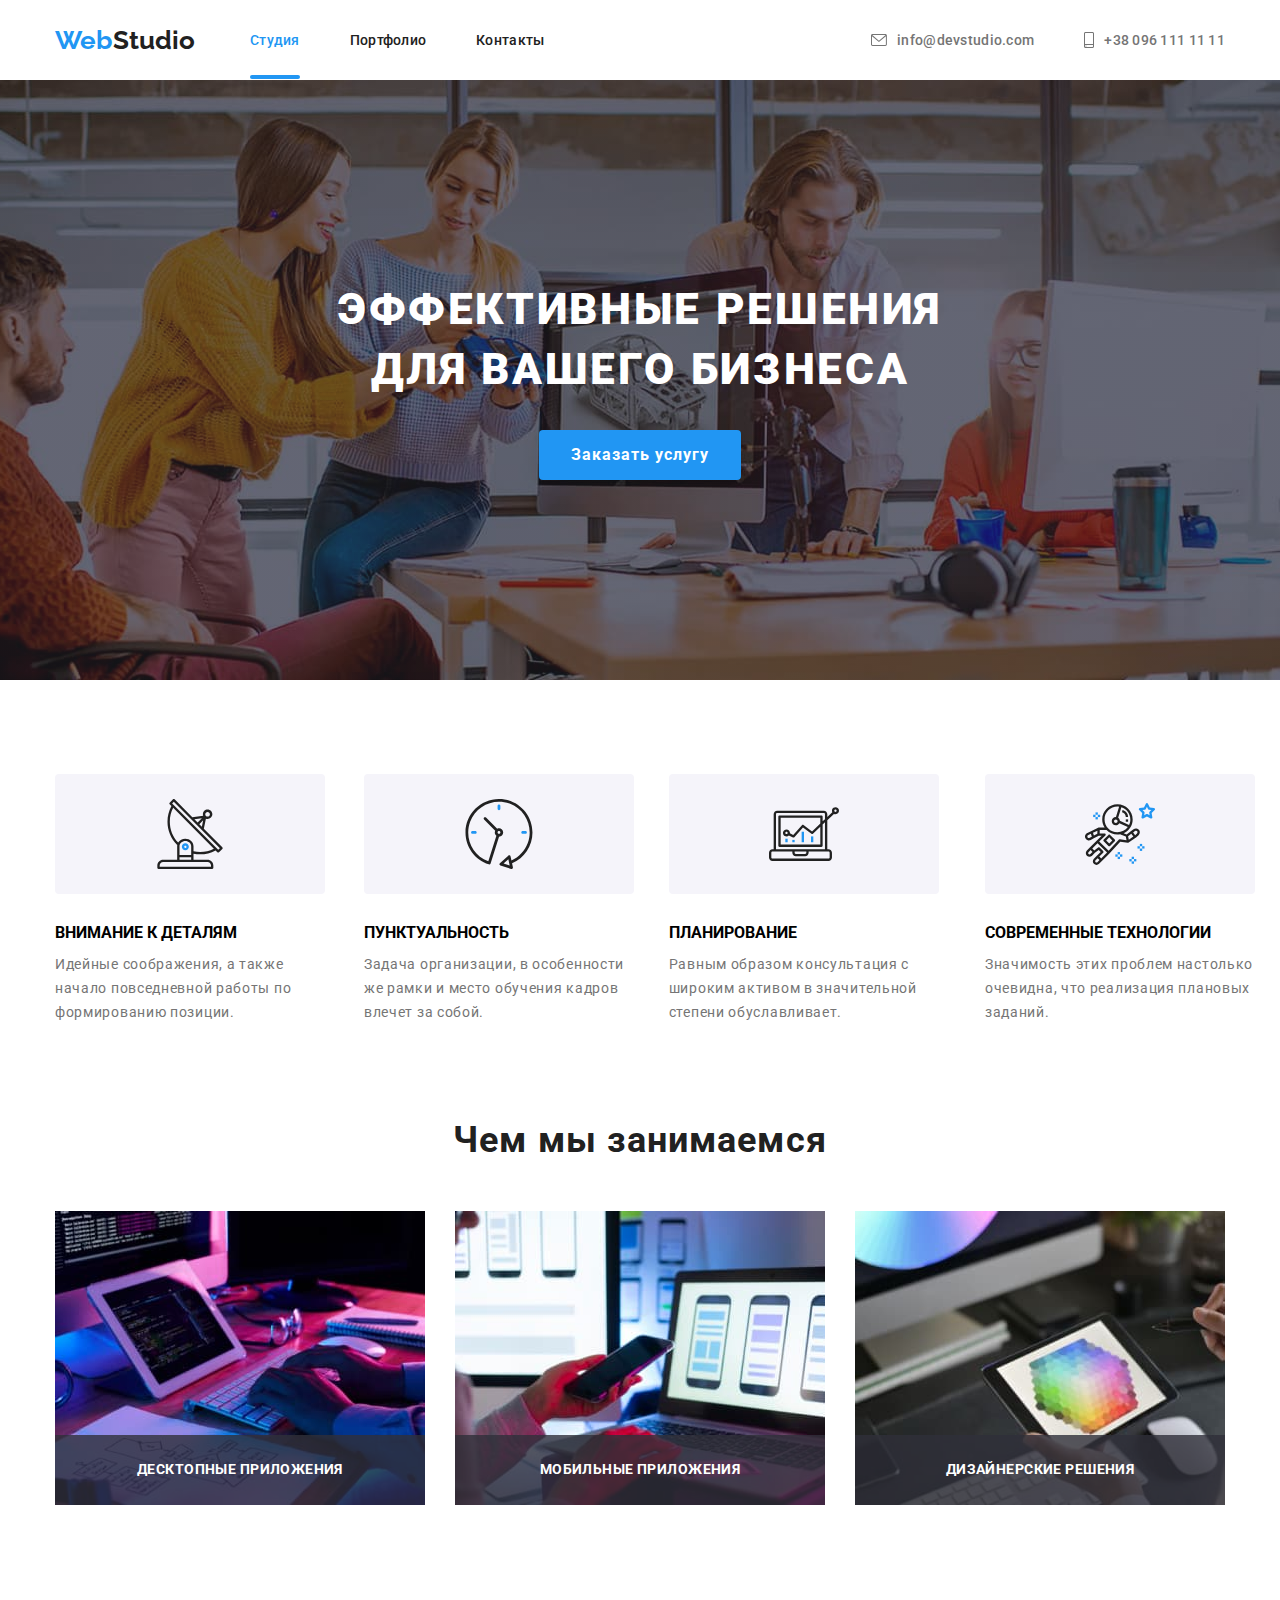
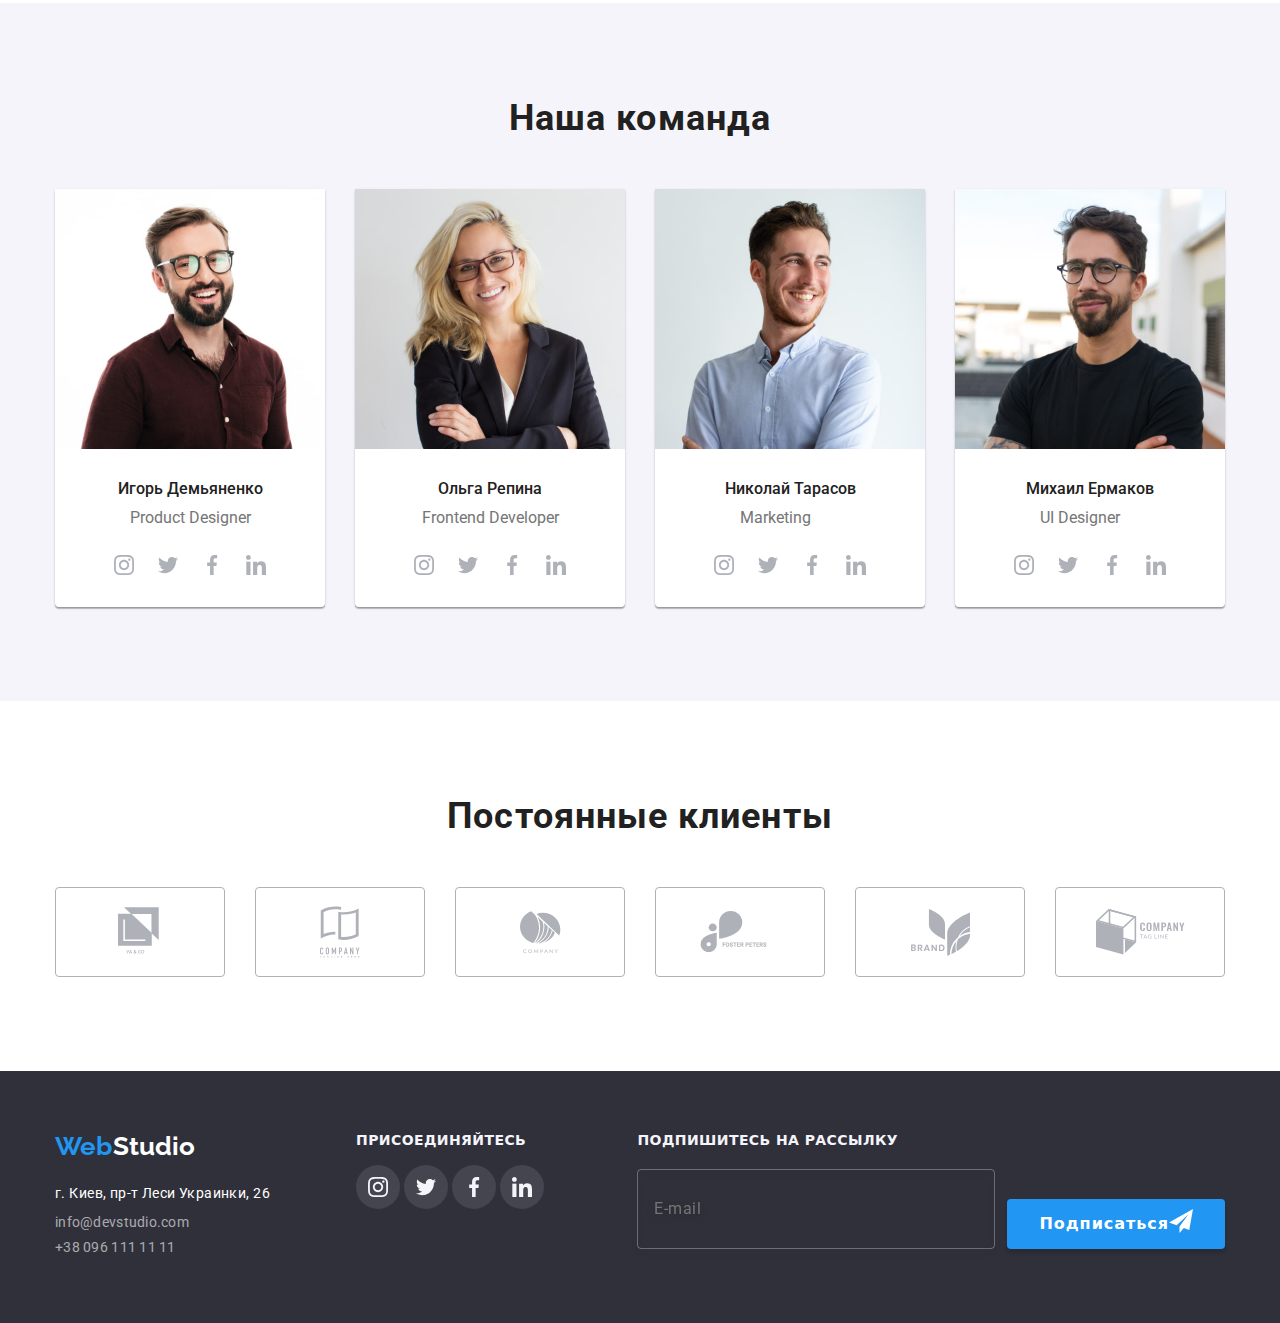
==== index.html @ fc581517 "add saas" ====
﻿<!DOCTYPE html>
<html lang="en">
  <head>
    <link
      rel="stylesheet"
      href="https://cdnjs.cloudflare.com/ajax/libs/modern-normalize/1.0.0/modern-normalize.min.css"
    />
    <link rel="preconnect" href="https://fonts.gstatic.com" />
    <link
      href="https://fonts.googleapis.com/css2?family=Raleway:wght@700&family=Roboto:wght@400;500;700;900&display=swap"
      rel="stylesheet"
    />
    <link rel="stylesheet" href="./css/main.min.css" />
    <meta charset="UTF-8" />
    <meta
      name="viewport"
      content="width=device-width, initial-scale=1.0"
      lang="ru"
    />
    <title>WebStudio</title>
  </head>
  <body>
    <header>
      <div class="navigation-bar container">
        <nav class="navigation-bar__pages">
          <a class="logo" href="./index.html">
            <span class="logo__left-part">Web</span>
            <span class="logo__right-part">Studio</span>
          </a>
          <ul class="navigation-list">
            <li>
              <a class="navigation-list__item current-page" href="./index.html"
                >Студия</a
              >
            </li>
            <li>
              <a
                class="navigation-list__item link-without-underline"
                href="./portfolio.html"
                >Портфолио</a
              >
            </li>
            <li>
              <a class="navigation-list__item link-without-underline" href=""
                >Контакты</a
              >
            </li>
          </ul>
        </nav>
        <ul class="navigation-bar__contacts">
          <li class="navigation-bar__contacts__item">
            <address class="contacts__item__address" tabindex="0">
              <svg width="16" height="12" class="contacts__item__image">
                <use href="./image/sprite.svg#icon-envelope"></use>
              </svg>
              <a
                class="contacts__item__link"
                href="mailto:info@devstudio.com"
                tabindex="-1"
                >info@devstudio.com</a
              >
            </address>
          </li>
          <li class="navigation-bar__contacts__item">
            <address class="contacts__item__address" tabindex="0">
              <svg width="10" height="16" class="contacts__item__image">
                <use href="./image/sprite.svg#icon-smartphone"></use>
              </svg>
              <a
                class="contacts__item__link"
                href="tel:+380961111111"
                tabindex="-1"
                >+38 096 111 11 11</a
              >
            </address>
          </li>
        </ul>
      </div>
    </header>
    <main>
      <div class="backdrop is-hidden" data-modal>
        <div class="modal">
          <button type="button" class="close-btn" data-modal-close>
            <svg width="18" height="18" class="close-btn__icon">
              <use href="./image/sprite.svg#close-btn"></use>
            </svg>
          </button>
          <p class="form-header">Оставьте свои данные, мы вам перезвоним</p>
          <form class="modal__form">
            <label class="modal__form-field">
              Имя
              <span class="modal__form-input-padding">
                <input type="text" name="username" class="modal__form-input" />
                <svg width="18" height="18" class="modal__form-icon">
                  <use href="./image/sprite.svg#form-person"></use>
                </svg>
              </span>
            </label>

            <label class="modal__form-field">
              Телефон
              <span class="modal__form-input-padding">
                <input type="tel" name="userphone" class="modal__form-input" />
                <svg width="18" height="18" class="modal__form-icon">
                  <use href="./image/sprite.svg#form-phone"></use>
                </svg>
              </span>
            </label>

            <label class="modal__form-field">
              Почта
              <span class="modal__form-input-padding">
                <input type="tel" name="usermail" class="modal__form-input" />
                <svg width="18" height="18" class="modal__form-icon">
                  <use href="./image/sprite.svg#form-email"></use>
                </svg>
              </span>
            </label>
            <label class="modal__form-field">
              Комментарий
              <textarea
                name="comment"
                placeholder="Введите текст"
                class="modal__form-comment"
                name="usercomment"
              ></textarea>
            </label>
            <label class="modal__form-policytext">
              <input
                tabindex="-1"
                type="checkbox"
                name="policy"
                class="modal__form-checkbox visually-hidden"
                value="accept-policy"
              /><span class="check__box" tabindex="0"></span>Соглашаюсь с
              рассылкой и принимаю <a href="#">Условия договора</a>
            </label>
            <button type="submit" class="button modal__form-btn">
              Отправить
            </button>
          </form>
        </div>
      </div>
      <section title="hero" class="section-hero">
        <div class="hero container">
          <h1>Эффективные решения для вашего бизнеса</h1>
          <button class="button blue-button" data-modal-open type="button">
            Заказать услугу
          </button>
        </div>
      </section>
      <section class="virtues" title="our virtues">
        <div class="container">
          <h2 class="visually-hidden">Наши преимущества</h2>
          <ul class="container virtues-list">
            <li class="virtues-item">
              <div class="virtues-image">
                <svg width="70" height="70">
                  <use href="./image/sprite.svg#icon-antenna"></use>
                </svg>
              </div>
              <h3>Внимание к деталям</h3>
              <p>
                Идейные соображения, а также начало повседневной работы по
                формированию позиции.
              </p>
            </li>
            <li class="virtues-item">
              <div class="virtues-image">
                <svg width="70" height="70">
                  <use href="./image/sprite.svg#icon-clock"></use>
                </svg>
              </div>

              <h3>Пунктуальность</h3>
              <p>
                Задача организации, в особенности же рамки и место обучения
                кадров влечет за собой.
              </p>
            </li>
            <li class="virtues-item">
              <div class="virtues-image">
                <svg width="70" height="70">
                  <use href="./image/sprite.svg#icon-draght"></use>
                </svg>
              </div>

              <h3>Планирование</h3>
              <p>
                Равным образом консультация с широким активом в значительной
                степени обуславливает.
              </p>
            </li>
            <li class="virtues-item">
              <div class="virtues-image">
                <svg width="70" height="70">
                  <use href="./image/sprite.svg#icon-astronaut"></use>
                </svg>
              </div>
              <h3>Современные технологии</h3>
              <p>
                Значимость этих проблем настолько очевидна, что реализация
                плановых заданий.
              </p>
            </li>
          </ul>
        </div>
      </section>
      <section title="What we are doing" class="our-work-section">
        <div class="container">
          <h2 class="section-heading">Чем мы занимаемся</h2>
          <div class="our-work__container">
            <ul class="our-work__list">
              <li class="our-work__list__item">
                <img
                  src="./image/photo1.png"
                  alt="Программист пишет код"
                  width="370"
                  height="294"
                />
                <span class="our-work__list__item__label"
                  >Десктопные приложения</span
                >
              </li>
              <li class="our-work__list__item">
                <img
                  src="./image/photo2.png"
                  alt="Дизайнер разрабатывает стиль приложения для мобильного телефона"
                  width="370"
                  height="294"
                />
                <span class="our-work__list__item__label"
                  >Мобильные приложения</span
                >
              </li>
              <li class="our-work__list__item">
                <img
                  src="./image/photo3.png"
                  alt="Дизайнер работает с цветовой схемой на планшете"
                  width="370"
                  height="294"
                />
                <span class="our-work__list__item__label"
                  >Дизайнерские решения</span
                >
              </li>
            </ul>
          </div>
        </div>
      </section>
      <section title="Our team" class="our-team our-work-section">
        <div class="container">
          <h2 class="section-heading">Наша команда</h2>
          <ul class="team-container">
            <li class="employee-card">
              <img
                src="./image/igor.jpg"
                alt="Фотография Игоря Демьяненко"
                width="270"
                height="260"
              />
              <h3>Игорь Демьяненко</h3>
              <span>Product Designer</span>
              <ul class="social-list">
                <li class="social-list-item">
                  <a class="social-link" href="https://www.instagram.com/">
                    <svg width="20" height="20" class="social-image">
                      <use href="./image/sprite.svg#icon-instagram"></use>
                    </svg>
                  </a>
                </li>
                <li>
                  <a class="social-link" href="https://twitter.com/?lang=uk">
                    <svg width="20" height="20" class="social-image">
                      <use href="./image/sprite.svg#icon-twitter"></use>
                    </svg>
                  </a>
                </li>
                <li>
                  <a class="social-link" href="https://facebook.com/">
                    <svg width="20" height="20" class="social-image">
                      <use href="./image/sprite.svg#icon-facebook"></use>
                    </svg>
                  </a>
                </li>
                <li>
                  <a class="social-link" href="https://www.linkedin.com/">
                    <svg width="20" height="20" class="social-image">
                      <use href="./image/sprite.svg#icon-linkedin"></use>
                    </svg>
                  </a>
                </li>
              </ul>
            </li>
            <li class="employee-card">
              <img
                src="./image/olga.jpg"
                alt="Фотография Ольги Репиной"
                width="270"
                height="260"
              />
              <h3>Ольга Репина</h3>
              <span>Frontend Developer</span>
              <ul class="social-list">
                <li class="social-list-item">
                  <a class="social-link" href="https://www.instagram.com/">
                    <svg width="20" height="20" class="social-image">
                      <use href="./image/sprite.svg#icon-instagram"></use>
                    </svg>
                  </a>
                </li>
                <li>
                  <a class="social-link" href="https://twitter.com/?lang=uk">
                    <svg width="20" height="20" class="social-image">
                      <use href="./image/sprite.svg#icon-twitter"></use>
                    </svg>
                  </a>
                </li>
                <li>
                  <a class="social-link" href="https://facebook.com/">
                    <svg width="20" height="20" class="social-image">
                      <use href="./image/sprite.svg#icon-facebook"></use>
                    </svg>
                  </a>
                </li>
                <li>
                  <a class="social-link" href="https://www.linkedin.com/">
                    <svg width="20" height="20" class="social-image">
                      <use href="./image/sprite.svg#icon-linkedin"></use>
                    </svg>
                  </a>
                </li>
              </ul>
            </li>
            <li>
              <div class="employee-card">
                <img
                  src="./image/nick.jpg"
                  alt="Фотография Николая Тарасова"
                  width="270"
                  height="260"
                />
                <h3>Николай Тарасов</h3>
                <span>Marketing</span>
                <ul class="social-list">
                  <li class="social-list-item">
                    <a class="social-link" href="https://www.instagram.com/">
                      <svg width="20" height="20" class="social-image">
                        <use href="./image/sprite.svg#icon-instagram"></use>
                      </svg>
                    </a>
                  </li>
                  <li>
                    <a class="social-link" href="https://twitter.com/?lang=uk">
                      <svg width="20" height="20" class="social-image">
                        <use href="./image/sprite.svg#icon-twitter"></use>
                      </svg>
                    </a>
                  </li>
                  <li>
                    <a class="social-link" href="https://facebook.com/">
                      <svg width="20" height="20" class="social-image">
                        <use href="./image/sprite.svg#icon-facebook"></use>
                      </svg>
                    </a>
                  </li>
                  <li>
                    <a class="social-link" href="https://www.linkedin.com/">
                      <svg width="20" height="20" class="social-image">
                        <use href="./image/sprite.svg#icon-linkedin"></use>
                      </svg>
                    </a>
                  </li>
                </ul>
              </div>
            </li>
            <li>
              <div class="employee-card">
                <img
                  src="./image/michael.jpg"
                  alt="Фотография Михаила Ермакова"
                  width="270"
                  height="260"
                />
                <h3>Михаил Ермаков</h3>
                <span>UI Designer</span>
                <ul class="social-list">
                  <li class="social-list-item">
                    <a class="social-link" href="https://www.instagram.com/">
                      <svg width="20" height="20" class="social-image">
                        <use href="./image/sprite.svg#icon-instagram"></use>
                      </svg>
                    </a>
                  </li>
                  <li>
                    <a class="social-link" href="https://twitter.com/?lang=uk">
                      <svg width="20" height="20" class="social-image">
                        <use href="./image/sprite.svg#icon-twitter"></use>
                      </svg>
                    </a>
                  </li>
                  <li>
                    <a class="social-link" href="https://facebook.com/">
                      <svg width="20" height="20" class="social-image">
                        <use href="./image/sprite.svg#icon-facebook"></use>
                      </svg>
                    </a>
                  </li>
                  <li>
                    <a class="social-link" href="https://www.linkedin.com/">
                      <svg width="20" height="20" class="social-image">
                        <use href="./image/sprite.svg#icon-linkedin"></use>
                      </svg>
                    </a>
                  </li>
                </ul>
              </div>
            </li>
          </ul>
        </div>
      </section>
      <section title="Our clients" class="our-clients">
        <div class="container">
          <h2 class="section-heading">Постоянные клиенты</h2>
          <ul>
            <li>
              <a class="our-clients__link" href="https://">
                <svg width="45" height="50">
                  <use href="./image/sprite.svg#logo-1"></use>
                </svg>
              </a>
            </li>
            <li>
              <a class="our-clients__link" href="https://">
                <svg width="40" height="52">
                  <use href="./image/sprite.svg#logo-2"></use>
                </svg>
              </a>
            </li>
            <li>
              <a class="our-clients__link" href="https://">
                <svg width="41" height="42.6">
                  <use href="./image/sprite.svg#logo-3"></use>
                </svg>
              </a>
            </li>
            <li>
              <a class="our-clients__link" href="https://">
                <svg width="80" height="42">
                  <use href="./image/sprite.svg#logo-4"></use>
                </svg>
              </a>
            </li>
            <li>
              <a class="our-clients__link" href="https://">
                <svg width="59" height="47">
                  <use href="./image/sprite.svg#logo-5"></use>
                </svg>
              </a>
            </li>
            <li>
              <a class="our-clients__link" href="https://">
                <svg width="89" height="46">
                  <use href="./image/sprite.svg#logo-6"></use>
                </svg>
              </a>
            </li>
          </ul>
        </div>
      </section>
    </main>
    <footer class="footer-container">
      <div class="container footer-blocks">
        <div>
          <a class="logo" href="./index.html">
            <span class="logo__left-part">Web</span>
            <span class="logo__right-part">Studio</span>
          </a>
          <address>
            <div class="address-block">
              <a
                class="location"
                href="https://www.google.com/maps/d/embed?mid=10uSM3H-mIU3GznYo2szRIEphczw"
                >г. Киев, пр-т Леси Украинки, 26</a
              >
              <a class="address-item" href="mailto:info@devstudio.com">
                <pre>info@devstudio.com</pre>
              </a>
              <a class="address-item" href="tel:+380961111111">
                <pre>+38 096 111 11 11</pre>
              </a>
            </div>
          </address>
        </div>
        <div class="right-block">
          <span>присоединяйтесь</span>
          <ul class="social-list">
            <li class="social-list-item">
              <a class="social-link" href="https://www.instagram.com/">
                <svg width="20" height="20" class="social-image">
                  <use href="./image/sprite.svg#icon-instagram"></use>
                </svg>
              </a>
            </li>
            <li>
              <a class="social-link" href="https://twitter.com/?lang=uk">
                <svg width="20" height="20" class="social-image">
                  <use href="./image/sprite.svg#icon-twitter"></use>
                </svg>
              </a>
            </li>
            <li>
              <a class="social-link" href="https://facebook.com/">
                <svg width="20" height="20" class="social-image">
                  <use href="./image/sprite.svg#icon-facebook"></use>
                </svg>
              </a>
            </li>
            <li>
              <a class="social-link" href="https://www.linkedin.com/">
                <svg width="20" height="20" class="social-image">
                  <use href="./image/sprite.svg#icon-linkedin"></use>
                </svg>
              </a>
            </li>
          </ul>
        </div>
        <div class="form-block">
          <span>Подпишитесь на рассылку</span>
          <form class="sub-form">
            <input
              type="text"
              class="sub-form__input"
              name="user-email-for-subscraption"
              placeholder="E-mail"
            />
            <button class="sub-form__btn blue-button" type="submit">
              Подписаться
            </button>
          </form>
        </div>
      </div>
    </footer>
    <script src="./js/modal.js"></script>
  </body>
</html>
---- css/main.min.css ----
:root{--accent-color: #2196f3;--light-gray-color: #f5f4fa;--dark-gray-color: #757575;--black-color: #212121;--primary-font: "Raleway", sans-serif;--secondary-font: "Roboto", sans-serif}.visually-hidden{position:absolute;width:1px;height:1px;margin:-1px;padding:0;overflow:hidden;border:0;clip:rect(0 0 0 0)}*,*::before,*::after{box-sizing:border-box}h1,h2,h3,ul{margin:0;padding:0}p,pre{margin:0;padding:0}a:hover,a:focus{text-decoration:none}li{list-style:none;margin:0;padding:0}address{font-style:unset}.link-without-underline{color:var(--black-color)}pre{font-family:var(--secondary-font)}main{font-family:var(--secondary-font)}.button{font-family:var(--secondary-font);font-weight:500;letter-spacing:0.03em;line-height:1.625}.container{width:1200px;padding-left:15px;padding-right:15px;margin-left:auto;margin-right:auto;background-color:transparent}.our-work-section{padding-top:94px;padding-bottom:94px}.virtues{padding-top:94px}.virtues p{padding-top:10px;font-weight:400;font-size:14px;line-height:1.714;letter-spacing:0.05em;color:var(--dark-gray-color)}.virtues-item h3{font-size:16px;text-transform:uppercase;line-height:1.172;margin-top:30px}.virtues-list{display:flex;justify-content:space-between;padding:0px}.virtues-item{display:inline-block;font-weight:bold;min-height:101px;min-width:270px;font-size:14px}.virtues-list li:nth-child(n+2){margin-left:30px}.virtues-image{width:270px;min-height:120px;background:#f5f4fa;border-radius:4px;display:flex;align-items:center}.virtues-image>svg{display:flex;align-self:center;justify-items:center;margin:auto}.location{text-decoration:none;font-weight:400;font-size:14px;line-height:1.71;letter-spacing:0.03em;font-family:var(--secondary-font);color:#ffffff}footer{background-color:#2f303a;height:252px}.address-block{min-width:231px;margin-top:20px}footer .logo__right-part{color:#ffffff}.address-item{transition:color cubic-bezier(0.4, 0, 0.2, 1) 250ms;font-family:var(--secondary-font);text-decoration:none;font-weight:400;font-size:14px;line-height:1.143;letter-spacing:0.02em;font-style:normal;color:rgba(255,255,255,0.6)}.address-item:hover,.address-item:focus,.current-page{color:var(--accent-color)}.address-item:nth-child(n+2){display:flex;padding-top:9px}.footer-container{min-height:252px;padding-top:60px;padding-bottom:60px;background:#2f303a}.footer-blocks{display:flex}.right-block .social-link{transition:background-color cubic-bezier(0.4, 0, 0.2, 1) 250ms;background-color:rgba(255,255,255,0.1);color:var(--light-gray-color)}.right-block .social-link:hover,.right-block .social-link:focus{background-color:var(--accent-color)}.right-block{display:block;margin-left:70px;width:206px}.right-block li{display:flex;justify-content:space-between}.right-block span,.form-block span{text-transform:uppercase;color:var(--light-gray-color);font-size:14px;font-weight:700;line-height:16px;letter-spacing:0.03em}.form-block{margin-left:93px}.sub-form{margin-top:20px;display:flex;justify-content:space-between}.sub-form__input{background-color:transparent;color:rgba(255,255,255,0.6);min-width:358px;line-height:1.25;font-family:var(--secondary-font);font-size:16px;letter-spacing:0.03em;border:1px solid rgba(255,255,255,0.3);filter:drop-shadow(0px 4px 4px rgba(0,0,0,0.15));border-radius:4px;padding-left:16px;padding-top:15px;padding-bottom:15px}.sub-form__btn{margin-top:0px;margin-left:12px;padding:10px 29px;display:flex;justify-content:space-between;align-self:center}.sub-form__btn::after{content:"";width:24px;height:24px;background-image:url(../image/send.svg)}.modal{position:absolute;left:50%;top:50%;transform:translate(-50%, -50%);border-radius:4px;height:581px;width:528px;padding:40px;background:#ffffff;box-shadow:0px 1px 3px rgba(0,0,0,0.12),0px 1px 1px rgba(0,0,0,0.14),0px 2px 1px rgba(0,0,0,0.2);border-radius:4px;opacity:1}.form-header{font-family:var(--secondary-font);font-size:20px;font-weight:700;line-height:1.15;letter-spacing:0.03em;text-align:center}.modal__form{display:flex;flex-direction:column}.modal__form-input{cursor:pointer;height:40px;width:100%;padding:0 0 0 42px;border-radius:4px;margin-top:4px;border:1px solid rgba(33,33,33,0.2);transition:border-color cubic-bezier(0.4, 0, 0.2, 1) 250ms}.modal__form-input:focus,.modal__form-input:hover{outline:none;border-color:var(--accent-color)}.modal__form-input:hover ~ .modal__form-icon,.modal__form-input:focus ~ .modal__form-icon{color:var(--accent-color)}.modal__form-icon{fill:currentColor;position:absolute;display:block;left:12px;bottom:11px;transition:color 250ms cubic-bezier(0.4, 0, 0.2, 1)}.modal__form-field{position:relative;margin-top:10px;color:var(--dark-gray-color);font-family:var(--secondary-font);font-size:12px;line-height:1.172;letter-spacing:0.01em}.modal__form-input-padding{position:relative;display:block;margin-top:4px;color:var(--black-color)}.modal__form-comment{width:100%;height:120px;cursor:pointer;padding:12px 16px;margin-top:4px;resize:none;border:1px solid rgba(33,33,33,0.2);border-radius:4px;transition:border-color cubic-bezier(0.4, 0, 0.2, 1) 250ms}.modal__form-comment:hover,.modal__form-comment:focus{outline:none;border-color:var(--accent-color)}.modal__form-checkbox:checked+.check__box{background-color:var(--accent-color);border-color:var(--accent-color)}.check__box{margin-right:8px;background-image:url(../image/form-check-ckecked.svg);background-position:center;display:block;align-self:center;width:16px;height:15px;border-radius:2px;border:2px var(--black-color) solid}.check__box:focus{border:4px var(--accent-color) initial}.modal__form-policytext{font-family:var(--secondary-font);font-size:14px;line-height:1.71;letter-spacing:0.03em;margin-left:12px;margin-top:20px;display:flex;justify-content:center;color:var(--dark-gray-color)}.modal__form-comment::placeholder{color:rgba(117,117,117,0.5)}.modal__form-policytext a{color:var(--accent-color);text-decoration-skip-ink:none;padding-left:4px}.close-btn{position:absolute;display:flex;justify-content:center;width:30px;height:30px;right:8px;top:8px;cursor:pointer;color:var(--dark-gray-color);background-color:#ffffff;border:1px solid rgba(0,0,0,0.1);border-radius:50%;transition:color 250ms cubic-bezier(0.4, 0, 0.2, 1)}.close-btn__icon{display:block;align-self:center;width:18px;height:18px;fill:currentColor}.close-btn:hover,.close-btn:focus{color:var(--accent-color);border-color:var(--accent-color)}.works-cards{display:flex;padding-top:20px;justify-content:space-between;flex-wrap:wrap}.works-cards .cards-title{font-weight:700;font-size:18px;line-height:2;letter-spacing:0.06em}.works-cards p{font-weight:400;font-size:16px;line-height:1.875;letter-spacing:0.06em;color:var(--dark-gray-color);display:inline-block;min-width:270px}.works-cards li{min-width:370px;box-sizing:border-box}.our-works,.our-clients{padding-bottom:94px;padding-top:94px}.cards-description{padding:20px 24px}.our-work__container,.our-clients ul{padding-top:50px}.our-work__list{display:flex;justify-content:space-between}.our-work__list__item:nth-child(n+2){margin-left:30px}.our-work__list__item{position:relative}.our-work__list__item__label{position:absolute;bottom:0;left:0;transform:translateY(-4px);font-family:var(--secondary-font);font-size:14px;font-weight:700;line-height:1.14;letter-spacing:0.03em;text-transform:uppercase;display:flex;justify-content:center;align-items:center;color:#ffffff;min-height:70px;width:100%;background-color:rgba(47,48,58,0.8)}.our-clients ul{display:flex;padding-top:50px;justify-content:space-between}.our-clients__link{display:flex;justify-content:center;align-items:center;fill:currentColor;border:1px solid #afb1b8;border-radius:4px;width:170px;height:90px;transition:all 250ms cubic-bezier(0.4, 0, 0.2, 1);color:#afb1b8}.our-clients__link:focus,.our-clients__link:hover{color:#2196f3}.section-hero{padding-top:200px;padding-bottom:200px;background-image:linear-gradient(rgba(47,48,58,0.4), rgba(47,48,58,0.4)),url("../image/hero.jpg");background-size:cover;background-repeat:no-repeat;background-position:center}.hero{display:flex;flex-direction:column;justify-content:center}.team-container{padding-top:50px;display:flex;justify-content:space-between}.our-team{min-height:648px;background:#f5f4fa}.employee-card h3{color:var(--black-color);font-weight:500;font-size:16px;line-height:1.188;margin-top:30px}.employee-card span{color:var(--dark-gray-color);font-weight:400;font-size:16px;line-height:1.188;min-width:100px;margin-top:10px}.team p{color:var(--dark-gray-color);font-size:16px;line-height:1.87;font-weight:400}.employee-card{display:flex;flex-direction:column;padding-bottom:20px;align-items:center;min-height:368px;background-color:#ffffff;box-shadow:0px 1px 3px rgba(0,0,0,0.12),0px 1px 1px rgba(0,0,0,0.14),0px 2px 1px rgba(0,0,0,0.2);border-radius:0px 0px 4px 4px}.border-bottom{border-bottom:1px solid;border-color:#cecece}.border-around{border:1px solid;border-color:#eeeeee;margin-top:30px;box-shadow:0px 0px 0px transparent;transition:box-shadow 250ms cubic-bezier(0.4, 0, 0.2, 1)}.border-around:focus,.border-around:hover{box-shadow:0px 1px 1px rgba(0,0,0,0.12),0px 4px 4px rgba(0,0,0,0.06),1px 4px 6px rgba(0,0,0,0.16)}.border-around:focus .card-with-overlay__text-on-focus,.border-around:hover .card-with-overlay__text-on-focus{transform:translateY(-298px);transition:transform 250ms cubic-bezier(0.4, 0, 0.2, 1)}.card-with-overlay{position:relative;overflow:hidden}.card-with-overlay__text-on-focus{display:flex;justify-content:center;align-items:center;position:absolute;bottom:-298px;left:0;width:100%;height:100%;padding:63px 24px;background-color:rgba(33,150,243,0.9);font-family:var(--secondary-font);font-size:18px;line-height:1.56;letter-spacing:0.03em;transform:translateY(0px);color:#ffffff;transition:all 250ms cubic-bezier(0.4, 0, 0.2, 1)}.blue-button{background-color:var(--accent-color);color:#ffffff;font-weight:700;font-size:16px;line-height:1.87;letter-spacing:0.06em;align-self:center;margin-top:30px;padding:10px 32px;min-width:200px;border:none;box-shadow:0px 4px 4px rgba(0,0,0,0.15);border-radius:4px;cursor:pointer}.backdrop{position:fixed;top:0;left:0;width:100%;height:100%;background-color:rgba(0,0,0,0.2);z-index:100;transition:all cubic-bezier(0.4, 0, 0.2, 1) 250ms;scale:1}.backdrop.is-hidden{pointer-events:none;opacity:0;scale:0}.buttons-list{display:flex;justify-content:center;min-width:611px}.buttons-list li:nth-child(n+2){margin-left:14px}.buttons-list button{transition:color cubic-bezier(0.4, 0, 0.2, 1) 250ms;background-color:var(--light-gray-color);border-radius:4px;border:none;padding:6px 22px;font-size:16px}.buttons-list a{text-decoration:none;color:var(--black-color);font-weight:500;font-size:16px;line-height:1.26;text-align:center;letter-spacing:0.03em}.buttons-list button:hover,.buttons-list button:focus{background-color:var(--accent-color);color:#ffffff;outline:none}.current-page{position:relative}.current-page::after{content:"";position:absolute;bottom:0;left:0;display:flex;width:100%;height:4px;border-radius:2px;margin-bottom:-31px;background-color:var(--accent-color)}.logo{display:inline-block;font-family:var(--primary-font);font-weight:700;font-size:26px;line-height:1.174;text-decoration:none;align-self:center;min-width:145px}.logo__left-part{color:var(--accent-color)}.logo__right-part{margin-left:-5px}header .logo__right-part{color:var(--black-color)}.contacts__item__image{fill:currentColor;margin-right:10px}.navigation-bar__pages{display:flex}.navigation-bar{display:flex;justify-content:space-between;align-items:center;min-height:80px}.contacts__item__address{transition:color cubic-bezier(0.4, 0, 0.2, 1) 250ms;color:var(--dark-gray-color);display:flex;align-items:center;justify-content:space-around}.contacts__item__address:hover .contacts__item__link,.contacts__item__address:focus .contacts__item__link,.contacts__item__address:hover,.contacts__item__address:focus{color:var(--accent-color)}.navigation-list__item:hover,.navigation-list__item:focus{color:var(--accent-color);text-decoration:none}.navigation-list,.navigation-bar__contacts{display:flex;justify-content:space-between;align-items:center;font-family:var(--secondary-font)}.navigation-list__item{transition:color cubic-bezier(0.4, 0, 0.2, 1) 250ms;margin-left:50px;text-decoration:none;font-weight:500;font-size:14px;line-height:1.143;letter-spacing:0.02em;font-family:var(--secondary-font)}.contacts__item__link{transition:all cubic-bezier(0.4, 0, 0.2, 1) 250ms;align-content:space-between;text-decoration:none;font-weight:500;font-size:14px;line-height:1.143;letter-spacing:0.02em;color:var(--dark-gray-color);font-style:normal}.navigation-bar__contacts__item:nth-of-type(2){margin-left:50px}.contacts__item__link:hover,.contacts__item__link:focus{color:var(--accent-color)}.section-heading{text-align:center;color:var(--black-color);font-weight:700;font-size:36px;line-height:1.167;letter-spacing:0.03em}h1{width:696px;min-height:120px;font-weight:900;font-size:44px;line-height:1.36;text-align:center;letter-spacing:0.06em;text-transform:uppercase;color:#ffffff;align-self:center}.modal__form-btn{background-color:var(--accent-color);color:#ffffff;font-weight:700;font-size:16px;line-height:1.87;letter-spacing:0.06em;align-self:center;margin-top:30px;padding:10px 32px;min-width:200px;border:none;box-shadow:0px 4px 4px rgba(0,0,0,0.15);border-radius:4px;cursor:pointer}.social-list{display:flex;justify-content:space-between;margin-top:16px}.social-link{transition:all cubic-bezier(0.4, 0, 0.2, 1) 250ms;color:#afb1b8;display:flex;justify-content:center;align-items:center;height:44px;width:44px;border-radius:50px}.social-link:hover,.social-link:focus{background-color:var(--accent-color);color:#ffffff}.social-image{display:block;fill:currentColor;width:20px;height:20px}
/*# sourceMappingURL=main.min.css.map */
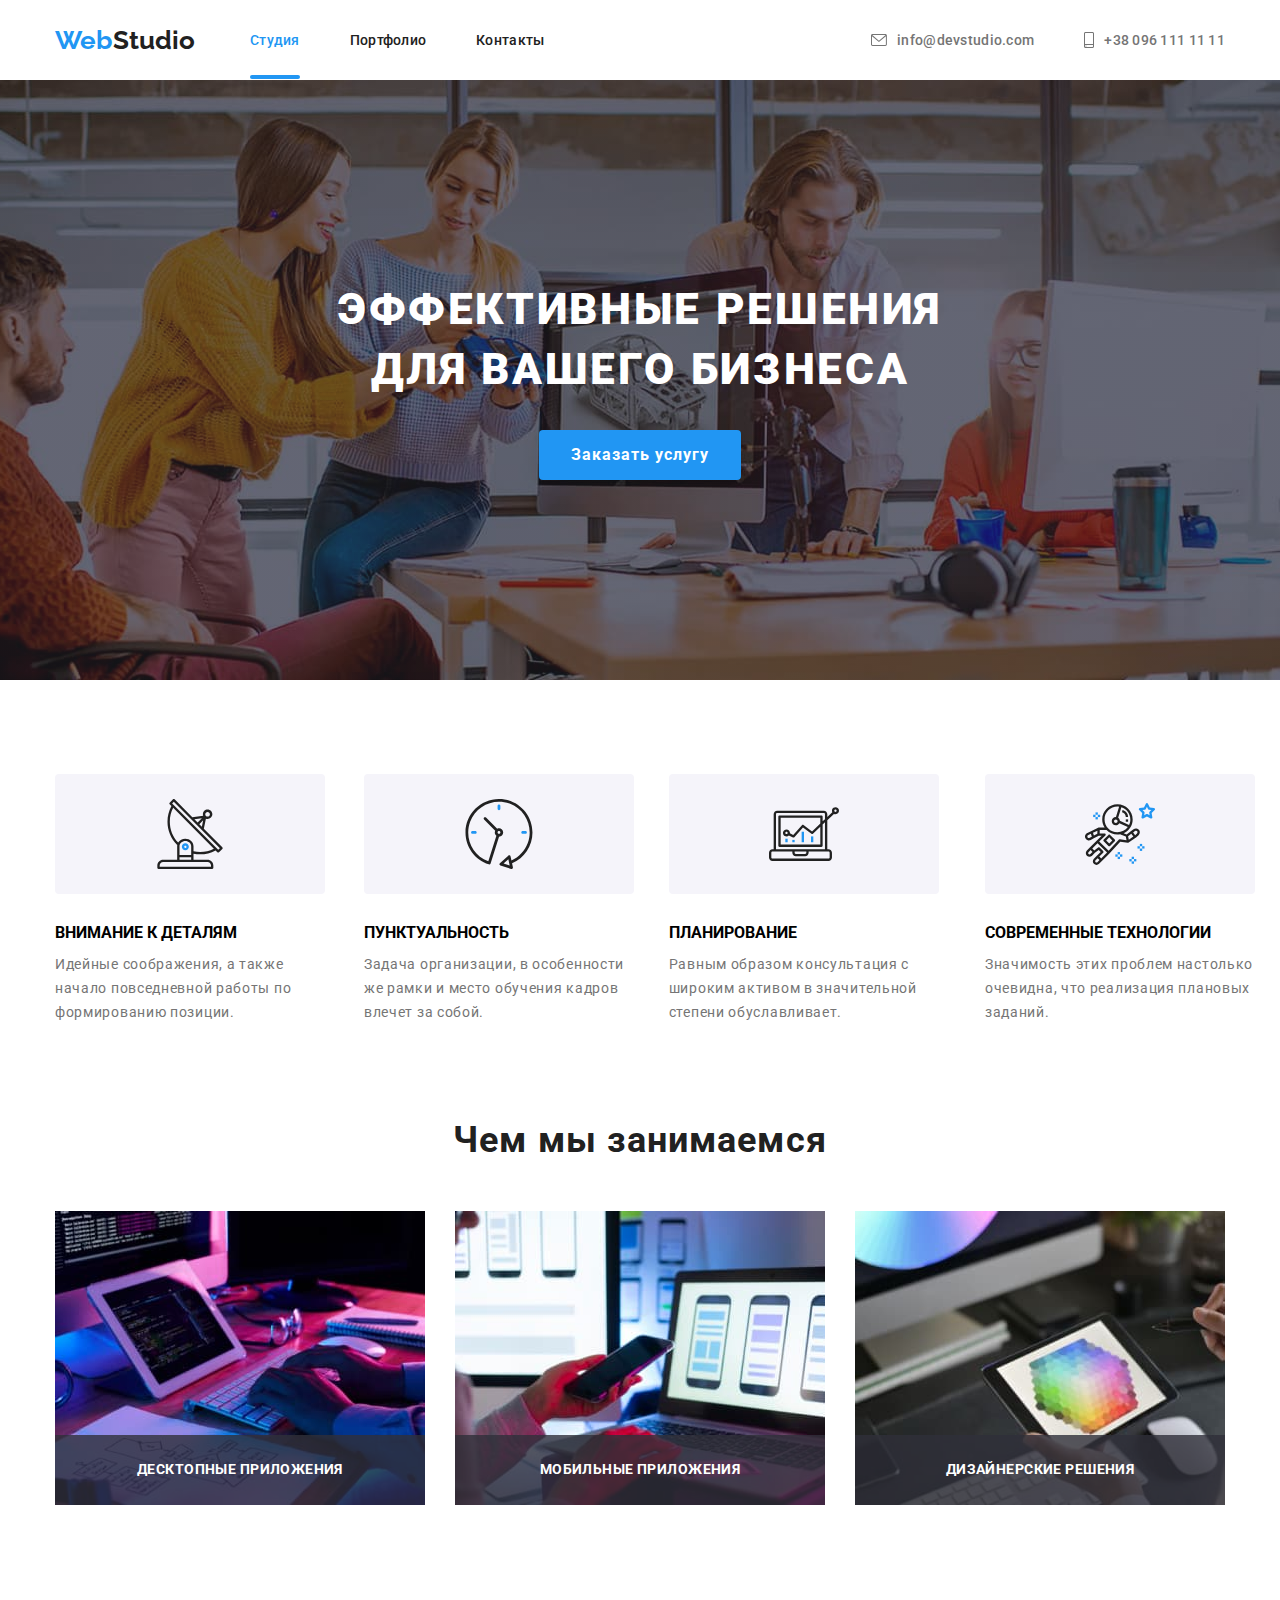
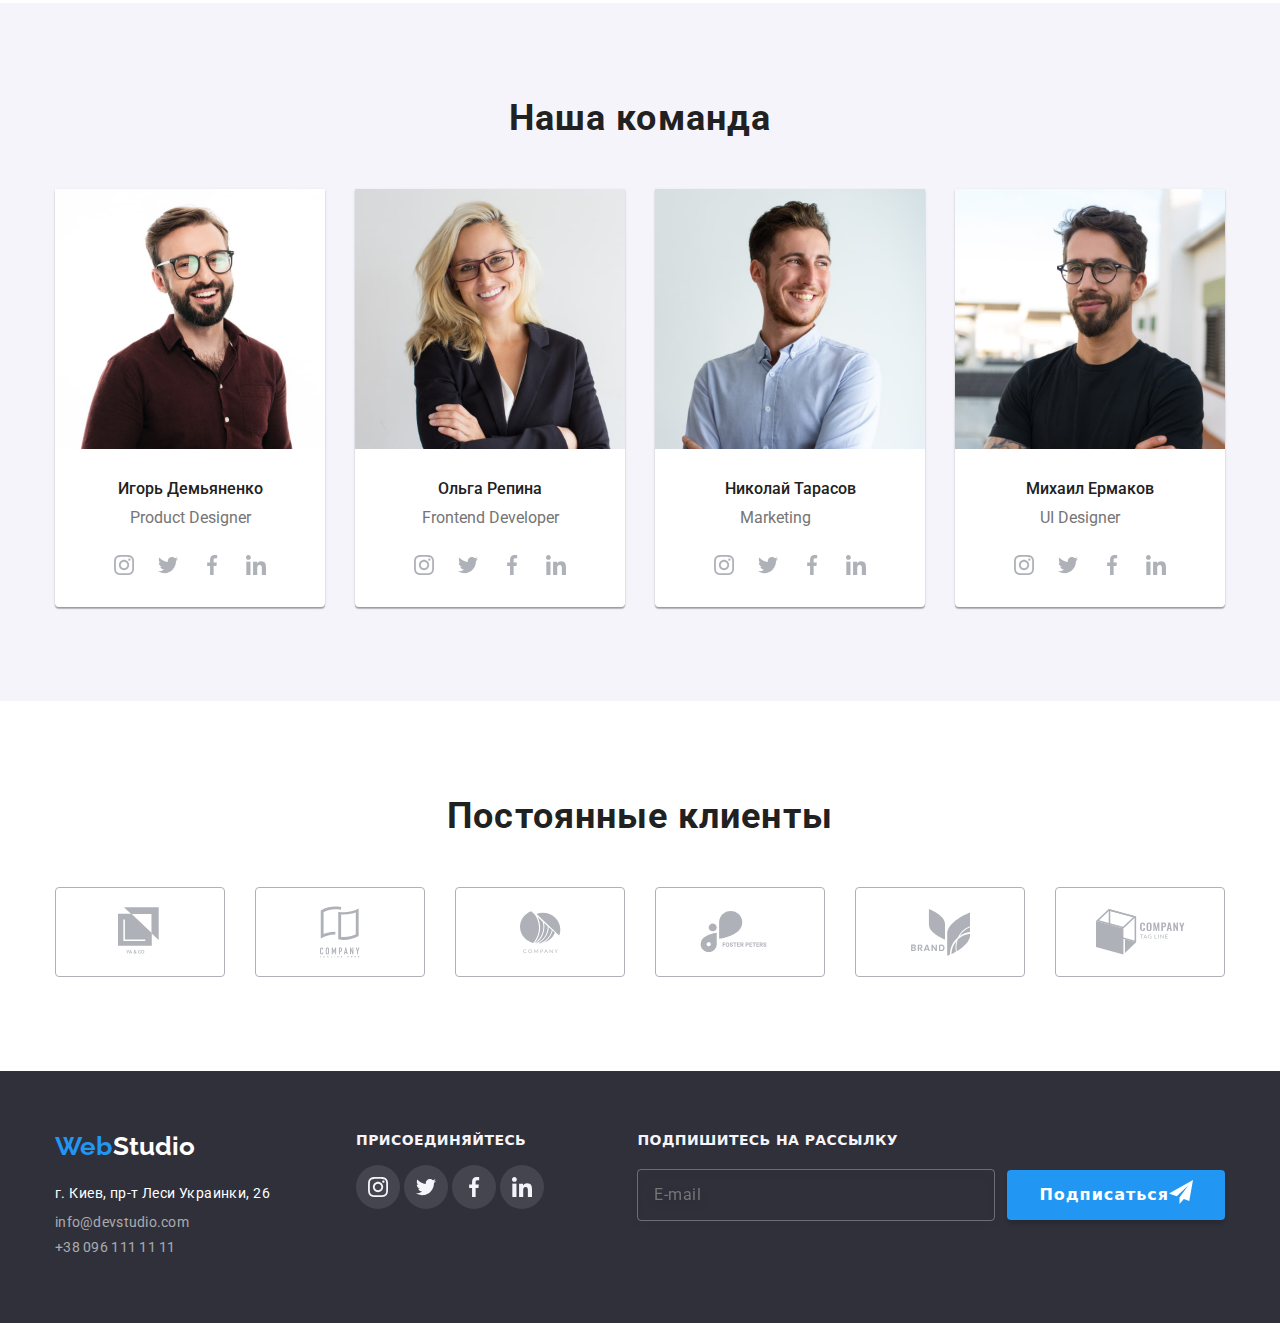
==== commit 6c1e5c6b: "add concatination" ====
--- a/index.html
+++ b/index.html
@@ -144,7 +144,11 @@
       <section title="hero" class="section-hero">
         <div class="hero container">
           <h1>Эффективные решения для вашего бизнеса</h1>
-          <button class="button blue-button" data-modal-open type="button">
+          <button
+            class="hero__button blue-button"
+            data-modal-open
+            type="button"
+          >
             Заказать услугу
           </button>
         </div>
@@ -534,7 +538,7 @@
               name="user-email-for-subscraption"
               placeholder="E-mail"
             />
-            <button class="sub-form__btn blue-button" type="submit">
+            <button class="blue-button sub-form__btn" type="submit">
               Подписаться
             </button>
           </form>
--- a/css/main.min.css
+++ b/css/main.min.css
@@ -1,2 +1,2 @@
-:root{--accent-color: #2196f3;--light-gray-color: #f5f4fa;--dark-gray-color: #757575;--black-color: #212121;--primary-font: "Raleway", sans-serif;--secondary-font: "Roboto", sans-serif}.visually-hidden{position:absolute;width:1px;height:1px;margin:-1px;padding:0;overflow:hidden;border:0;clip:rect(0 0 0 0)}*,*::before,*::after{box-sizing:border-box}h1,h2,h3,ul{margin:0;padding:0}p,pre{margin:0;padding:0}a:hover,a:focus{text-decoration:none}li{list-style:none;margin:0;padding:0}address{font-style:unset}.link-without-underline{color:var(--black-color)}pre{font-family:var(--secondary-font)}main{font-family:var(--secondary-font)}.button{font-family:var(--secondary-font);font-weight:500;letter-spacing:0.03em;line-height:1.625}.container{width:1200px;padding-left:15px;padding-right:15px;margin-left:auto;margin-right:auto;background-color:transparent}.our-work-section{padding-top:94px;padding-bottom:94px}.virtues{padding-top:94px}.virtues p{padding-top:10px;font-weight:400;font-size:14px;line-height:1.714;letter-spacing:0.05em;color:var(--dark-gray-color)}.virtues-item h3{font-size:16px;text-transform:uppercase;line-height:1.172;margin-top:30px}.virtues-list{display:flex;justify-content:space-between;padding:0px}.virtues-item{display:inline-block;font-weight:bold;min-height:101px;min-width:270px;font-size:14px}.virtues-list li:nth-child(n+2){margin-left:30px}.virtues-image{width:270px;min-height:120px;background:#f5f4fa;border-radius:4px;display:flex;align-items:center}.virtues-image>svg{display:flex;align-self:center;justify-items:center;margin:auto}.location{text-decoration:none;font-weight:400;font-size:14px;line-height:1.71;letter-spacing:0.03em;font-family:var(--secondary-font);color:#ffffff}footer{background-color:#2f303a;height:252px}.address-block{min-width:231px;margin-top:20px}footer .logo__right-part{color:#ffffff}.address-item{transition:color cubic-bezier(0.4, 0, 0.2, 1) 250ms;font-family:var(--secondary-font);text-decoration:none;font-weight:400;font-size:14px;line-height:1.143;letter-spacing:0.02em;font-style:normal;color:rgba(255,255,255,0.6)}.address-item:hover,.address-item:focus,.current-page{color:var(--accent-color)}.address-item:nth-child(n+2){display:flex;padding-top:9px}.footer-container{min-height:252px;padding-top:60px;padding-bottom:60px;background:#2f303a}.footer-blocks{display:flex}.right-block .social-link{transition:background-color cubic-bezier(0.4, 0, 0.2, 1) 250ms;background-color:rgba(255,255,255,0.1);color:var(--light-gray-color)}.right-block .social-link:hover,.right-block .social-link:focus{background-color:var(--accent-color)}.right-block{display:block;margin-left:70px;width:206px}.right-block li{display:flex;justify-content:space-between}.right-block span,.form-block span{text-transform:uppercase;color:var(--light-gray-color);font-size:14px;font-weight:700;line-height:16px;letter-spacing:0.03em}.form-block{margin-left:93px}.sub-form{margin-top:20px;display:flex;justify-content:space-between}.sub-form__input{background-color:transparent;color:rgba(255,255,255,0.6);min-width:358px;line-height:1.25;font-family:var(--secondary-font);font-size:16px;letter-spacing:0.03em;border:1px solid rgba(255,255,255,0.3);filter:drop-shadow(0px 4px 4px rgba(0,0,0,0.15));border-radius:4px;padding-left:16px;padding-top:15px;padding-bottom:15px}.sub-form__btn{margin-top:0px;margin-left:12px;padding:10px 29px;display:flex;justify-content:space-between;align-self:center}.sub-form__btn::after{content:"";width:24px;height:24px;background-image:url(../image/send.svg)}.modal{position:absolute;left:50%;top:50%;transform:translate(-50%, -50%);border-radius:4px;height:581px;width:528px;padding:40px;background:#ffffff;box-shadow:0px 1px 3px rgba(0,0,0,0.12),0px 1px 1px rgba(0,0,0,0.14),0px 2px 1px rgba(0,0,0,0.2);border-radius:4px;opacity:1}.form-header{font-family:var(--secondary-font);font-size:20px;font-weight:700;line-height:1.15;letter-spacing:0.03em;text-align:center}.modal__form{display:flex;flex-direction:column}.modal__form-input{cursor:pointer;height:40px;width:100%;padding:0 0 0 42px;border-radius:4px;margin-top:4px;border:1px solid rgba(33,33,33,0.2);transition:border-color cubic-bezier(0.4, 0, 0.2, 1) 250ms}.modal__form-input:focus,.modal__form-input:hover{outline:none;border-color:var(--accent-color)}.modal__form-input:hover ~ .modal__form-icon,.modal__form-input:focus ~ .modal__form-icon{color:var(--accent-color)}.modal__form-icon{fill:currentColor;position:absolute;display:block;left:12px;bottom:11px;transition:color 250ms cubic-bezier(0.4, 0, 0.2, 1)}.modal__form-field{position:relative;margin-top:10px;color:var(--dark-gray-color);font-family:var(--secondary-font);font-size:12px;line-height:1.172;letter-spacing:0.01em}.modal__form-input-padding{position:relative;display:block;margin-top:4px;color:var(--black-color)}.modal__form-comment{width:100%;height:120px;cursor:pointer;padding:12px 16px;margin-top:4px;resize:none;border:1px solid rgba(33,33,33,0.2);border-radius:4px;transition:border-color cubic-bezier(0.4, 0, 0.2, 1) 250ms}.modal__form-comment:hover,.modal__form-comment:focus{outline:none;border-color:var(--accent-color)}.modal__form-checkbox:checked+.check__box{background-color:var(--accent-color);border-color:var(--accent-color)}.check__box{margin-right:8px;background-image:url(../image/form-check-ckecked.svg);background-position:center;display:block;align-self:center;width:16px;height:15px;border-radius:2px;border:2px var(--black-color) solid}.check__box:focus{border:4px var(--accent-color) initial}.modal__form-policytext{font-family:var(--secondary-font);font-size:14px;line-height:1.71;letter-spacing:0.03em;margin-left:12px;margin-top:20px;display:flex;justify-content:center;color:var(--dark-gray-color)}.modal__form-comment::placeholder{color:rgba(117,117,117,0.5)}.modal__form-policytext a{color:var(--accent-color);text-decoration-skip-ink:none;padding-left:4px}.close-btn{position:absolute;display:flex;justify-content:center;width:30px;height:30px;right:8px;top:8px;cursor:pointer;color:var(--dark-gray-color);background-color:#ffffff;border:1px solid rgba(0,0,0,0.1);border-radius:50%;transition:color 250ms cubic-bezier(0.4, 0, 0.2, 1)}.close-btn__icon{display:block;align-self:center;width:18px;height:18px;fill:currentColor}.close-btn:hover,.close-btn:focus{color:var(--accent-color);border-color:var(--accent-color)}.works-cards{display:flex;padding-top:20px;justify-content:space-between;flex-wrap:wrap}.works-cards .cards-title{font-weight:700;font-size:18px;line-height:2;letter-spacing:0.06em}.works-cards p{font-weight:400;font-size:16px;line-height:1.875;letter-spacing:0.06em;color:var(--dark-gray-color);display:inline-block;min-width:270px}.works-cards li{min-width:370px;box-sizing:border-box}.our-works,.our-clients{padding-bottom:94px;padding-top:94px}.cards-description{padding:20px 24px}.our-work__container,.our-clients ul{padding-top:50px}.our-work__list{display:flex;justify-content:space-between}.our-work__list__item:nth-child(n+2){margin-left:30px}.our-work__list__item{position:relative}.our-work__list__item__label{position:absolute;bottom:0;left:0;transform:translateY(-4px);font-family:var(--secondary-font);font-size:14px;font-weight:700;line-height:1.14;letter-spacing:0.03em;text-transform:uppercase;display:flex;justify-content:center;align-items:center;color:#ffffff;min-height:70px;width:100%;background-color:rgba(47,48,58,0.8)}.our-clients ul{display:flex;padding-top:50px;justify-content:space-between}.our-clients__link{display:flex;justify-content:center;align-items:center;fill:currentColor;border:1px solid #afb1b8;border-radius:4px;width:170px;height:90px;transition:all 250ms cubic-bezier(0.4, 0, 0.2, 1);color:#afb1b8}.our-clients__link:focus,.our-clients__link:hover{color:#2196f3}.section-hero{padding-top:200px;padding-bottom:200px;background-image:linear-gradient(rgba(47,48,58,0.4), rgba(47,48,58,0.4)),url("../image/hero.jpg");background-size:cover;background-repeat:no-repeat;background-position:center}.hero{display:flex;flex-direction:column;justify-content:center}.team-container{padding-top:50px;display:flex;justify-content:space-between}.our-team{min-height:648px;background:#f5f4fa}.employee-card h3{color:var(--black-color);font-weight:500;font-size:16px;line-height:1.188;margin-top:30px}.employee-card span{color:var(--dark-gray-color);font-weight:400;font-size:16px;line-height:1.188;min-width:100px;margin-top:10px}.team p{color:var(--dark-gray-color);font-size:16px;line-height:1.87;font-weight:400}.employee-card{display:flex;flex-direction:column;padding-bottom:20px;align-items:center;min-height:368px;background-color:#ffffff;box-shadow:0px 1px 3px rgba(0,0,0,0.12),0px 1px 1px rgba(0,0,0,0.14),0px 2px 1px rgba(0,0,0,0.2);border-radius:0px 0px 4px 4px}.border-bottom{border-bottom:1px solid;border-color:#cecece}.border-around{border:1px solid;border-color:#eeeeee;margin-top:30px;box-shadow:0px 0px 0px transparent;transition:box-shadow 250ms cubic-bezier(0.4, 0, 0.2, 1)}.border-around:focus,.border-around:hover{box-shadow:0px 1px 1px rgba(0,0,0,0.12),0px 4px 4px rgba(0,0,0,0.06),1px 4px 6px rgba(0,0,0,0.16)}.border-around:focus .card-with-overlay__text-on-focus,.border-around:hover .card-with-overlay__text-on-focus{transform:translateY(-298px);transition:transform 250ms cubic-bezier(0.4, 0, 0.2, 1)}.card-with-overlay{position:relative;overflow:hidden}.card-with-overlay__text-on-focus{display:flex;justify-content:center;align-items:center;position:absolute;bottom:-298px;left:0;width:100%;height:100%;padding:63px 24px;background-color:rgba(33,150,243,0.9);font-family:var(--secondary-font);font-size:18px;line-height:1.56;letter-spacing:0.03em;transform:translateY(0px);color:#ffffff;transition:all 250ms cubic-bezier(0.4, 0, 0.2, 1)}.blue-button{background-color:var(--accent-color);color:#ffffff;font-weight:700;font-size:16px;line-height:1.87;letter-spacing:0.06em;align-self:center;margin-top:30px;padding:10px 32px;min-width:200px;border:none;box-shadow:0px 4px 4px rgba(0,0,0,0.15);border-radius:4px;cursor:pointer}.backdrop{position:fixed;top:0;left:0;width:100%;height:100%;background-color:rgba(0,0,0,0.2);z-index:100;transition:all cubic-bezier(0.4, 0, 0.2, 1) 250ms;scale:1}.backdrop.is-hidden{pointer-events:none;opacity:0;scale:0}.buttons-list{display:flex;justify-content:center;min-width:611px}.buttons-list li:nth-child(n+2){margin-left:14px}.buttons-list button{transition:color cubic-bezier(0.4, 0, 0.2, 1) 250ms;background-color:var(--light-gray-color);border-radius:4px;border:none;padding:6px 22px;font-size:16px}.buttons-list a{text-decoration:none;color:var(--black-color);font-weight:500;font-size:16px;line-height:1.26;text-align:center;letter-spacing:0.03em}.buttons-list button:hover,.buttons-list button:focus{background-color:var(--accent-color);color:#ffffff;outline:none}.current-page{position:relative}.current-page::after{content:"";position:absolute;bottom:0;left:0;display:flex;width:100%;height:4px;border-radius:2px;margin-bottom:-31px;background-color:var(--accent-color)}.logo{display:inline-block;font-family:var(--primary-font);font-weight:700;font-size:26px;line-height:1.174;text-decoration:none;align-self:center;min-width:145px}.logo__left-part{color:var(--accent-color)}.logo__right-part{margin-left:-5px}header .logo__right-part{color:var(--black-color)}.contacts__item__image{fill:currentColor;margin-right:10px}.navigation-bar__pages{display:flex}.navigation-bar{display:flex;justify-content:space-between;align-items:center;min-height:80px}.contacts__item__address{transition:color cubic-bezier(0.4, 0, 0.2, 1) 250ms;color:var(--dark-gray-color);display:flex;align-items:center;justify-content:space-around}.contacts__item__address:hover .contacts__item__link,.contacts__item__address:focus .contacts__item__link,.contacts__item__address:hover,.contacts__item__address:focus{color:var(--accent-color)}.navigation-list__item:hover,.navigation-list__item:focus{color:var(--accent-color);text-decoration:none}.navigation-list,.navigation-bar__contacts{display:flex;justify-content:space-between;align-items:center;font-family:var(--secondary-font)}.navigation-list__item{transition:color cubic-bezier(0.4, 0, 0.2, 1) 250ms;margin-left:50px;text-decoration:none;font-weight:500;font-size:14px;line-height:1.143;letter-spacing:0.02em;font-family:var(--secondary-font)}.contacts__item__link{transition:all cubic-bezier(0.4, 0, 0.2, 1) 250ms;align-content:space-between;text-decoration:none;font-weight:500;font-size:14px;line-height:1.143;letter-spacing:0.02em;color:var(--dark-gray-color);font-style:normal}.navigation-bar__contacts__item:nth-of-type(2){margin-left:50px}.contacts__item__link:hover,.contacts__item__link:focus{color:var(--accent-color)}.section-heading{text-align:center;color:var(--black-color);font-weight:700;font-size:36px;line-height:1.167;letter-spacing:0.03em}h1{width:696px;min-height:120px;font-weight:900;font-size:44px;line-height:1.36;text-align:center;letter-spacing:0.06em;text-transform:uppercase;color:#ffffff;align-self:center}.modal__form-btn{background-color:var(--accent-color);color:#ffffff;font-weight:700;font-size:16px;line-height:1.87;letter-spacing:0.06em;align-self:center;margin-top:30px;padding:10px 32px;min-width:200px;border:none;box-shadow:0px 4px 4px rgba(0,0,0,0.15);border-radius:4px;cursor:pointer}.social-list{display:flex;justify-content:space-between;margin-top:16px}.social-link{transition:all cubic-bezier(0.4, 0, 0.2, 1) 250ms;color:#afb1b8;display:flex;justify-content:center;align-items:center;height:44px;width:44px;border-radius:50px}.social-link:hover,.social-link:focus{background-color:var(--accent-color);color:#ffffff}.social-image{display:block;fill:currentColor;width:20px;height:20px}
+:root{--accent-color: #2196f3;--light-gray-color: #f5f4fa;--dark-gray-color: #757575;--black-color: #212121;--primary-font: "Raleway", sans-serif;--secondary-font: "Roboto", sans-serif}.visually-hidden{position:absolute;width:1px;height:1px;margin:-1px;padding:0;overflow:hidden;border:0;clip:rect(0 0 0 0)}*,*::before,*::after{box-sizing:border-box}h1,h2,h3,ul{margin:0;padding:0}p,pre{margin:0;padding:0}a:hover,a:focus{text-decoration:none}li{list-style:none;margin:0;padding:0}address{font-style:unset}.link-without-underline{color:var(--black-color)}pre{font-family:var(--secondary-font)}main{font-family:var(--secondary-font)}.button{font-family:var(--secondary-font);font-weight:500;letter-spacing:0.03em;line-height:1.625}.container{width:1200px;padding-left:15px;padding-right:15px;margin-left:auto;margin-right:auto;background-color:transparent}.our-work-section{padding-top:94px;padding-bottom:94px}.virtues{padding-top:94px}.virtues p{padding-top:10px;font-weight:400;font-size:14px;line-height:1.714;letter-spacing:0.05em;color:var(--dark-gray-color)}.virtues-list{display:flex;justify-content:space-between;padding:0px}.virtues-list li:nth-child(n+2){margin-left:30px}.virtues-item{display:inline-block;font-weight:bold;min-height:101px;min-width:270px;font-size:14px}.virtues-item h3{font-size:16px;text-transform:uppercase;line-height:1.172;margin-top:30px}.virtues-image{width:270px;min-height:120px;background:#f5f4fa;border-radius:4px;display:flex;align-items:center}.virtues-image>svg{display:flex;align-self:center;justify-items:center;margin:auto}.location{text-decoration:none;font-weight:400;font-size:14px;line-height:1.71;letter-spacing:0.03em;font-family:var(--secondary-font);color:#ffffff}footer{background-color:#2f303a;height:252px}footer .logo__right-part{color:#ffffff}.address-block{min-width:231px;margin-top:20px}.address-item{transition:color cubic-bezier(0.4, 0, 0.2, 1) 250ms;font-family:var(--secondary-font);text-decoration:none;font-weight:400;font-size:14px;line-height:1.143;letter-spacing:0.02em;font-style:normal;color:rgba(255,255,255,0.6)}.address-item:nth-child(n+2){display:flex;padding-top:9px}.address-item:hover,.address-item:focus{color:var(--accent-color)}.footer-container{min-height:252px;padding-top:60px;padding-bottom:60px;background:#2f303a}.footer-blocks{display:flex}.footer-blocks .social-link{transition:background-color cubic-bezier(0.4, 0, 0.2, 1) 250ms;background-color:rgba(255,255,255,0.1);color:var(--light-gray-color)}.right-block .social-link:hover,.right-block .social-link:focus{background-color:var(--accent-color)}.right-block{display:block;margin-left:70px;width:206px}.right-block li{display:flex;justify-content:space-between}.right-block span,.form-block span{text-transform:uppercase;color:var(--light-gray-color);font-size:14px;font-weight:700;line-height:16px;letter-spacing:0.03em}.form-block{margin-left:93px}.sub-form{margin-top:20px;display:flex;justify-content:space-between}.sub-form__input{background-color:transparent;color:rgba(255,255,255,0.6);min-width:358px;line-height:1.25;font-family:var(--secondary-font);font-size:16px;letter-spacing:0.03em;border:1px solid rgba(255,255,255,0.3);filter:drop-shadow(0px 4px 4px rgba(0,0,0,0.15));border-radius:4px;padding-left:16px;padding-top:15px;padding-bottom:15px}.sub-form__btn{margin-top:0px;margin-left:12px;padding:10px 29px;display:flex;justify-content:space-between;align-self:center}.sub-form__btn::after{content:"";width:24px;height:24px;background-image:url(../image/send.svg)}.modal{position:absolute;left:50%;top:50%;transform:translate(-50%, -50%);border-radius:4px;height:581px;width:528px;padding:40px;background:#ffffff;box-shadow:0px 1px 3px rgba(0,0,0,0.12),0px 1px 1px rgba(0,0,0,0.14),0px 2px 1px rgba(0,0,0,0.2);border-radius:4px;opacity:1}.form-header{font-family:var(--secondary-font);font-size:20px;font-weight:700;line-height:1.15;letter-spacing:0.03em;text-align:center}.modal__form{display:flex;flex-direction:column}.modal__form-input{cursor:pointer;height:40px;width:100%;padding:0 0 0 42px;border-radius:4px;margin-top:4px;border:1px solid rgba(33,33,33,0.2);transition:border-color cubic-bezier(0.4, 0, 0.2, 1) 250ms}.modal__form-input:focus,.modal__form-input:hover{outline:none;border-color:var(--accent-color)}.modal__form-icon{fill:currentColor;position:absolute;display:block;left:12px;bottom:11px;transition:color 250ms cubic-bezier(0.4, 0, 0.2, 1)}.modal__form-input:hover ~ .modal__form-icon,.modal__form-input:focus ~ .modal__form-icon{color:var(--accent-color)}.modal__form-field{position:relative;margin-top:10px;color:var(--dark-gray-color);font-family:var(--secondary-font);font-size:12px;line-height:1.172;letter-spacing:0.01em}.modal__form-input-padding{position:relative;display:block;margin-top:4px;color:var(--black-color)}.modal__form-comment{width:100%;height:120px;cursor:pointer;padding:12px 16px;margin-top:4px;resize:none;border:1px solid rgba(33,33,33,0.2);border-radius:4px;transition:border-color cubic-bezier(0.4, 0, 0.2, 1) 250ms}.modal__form-comment:hover,.modal__form-comment:focus{outline:none;border-color:var(--accent-color)}.check__box{margin-right:8px;background-image:url(../image/form-check-ckecked.svg);background-position:center;display:block;align-self:center;width:16px;height:15px;border-radius:2px;border:2px var(--black-color) solid}.check__box:focus{border:4px var(--accent-color) initial}.modal__form-checkbox:checked+.check__box{background-color:var(--accent-color);border-color:var(--accent-color)}.modal__form-policytext{font-family:var(--secondary-font);font-size:14px;line-height:1.71;letter-spacing:0.03em;margin-left:12px;margin-top:20px;display:flex;justify-content:center;color:var(--dark-gray-color)}.modal__form-policytext a{color:var(--accent-color);text-decoration-skip-ink:none;padding-left:4px}.modal__form-comment::placeholder{color:rgba(117,117,117,0.5)}.close-btn{position:absolute;display:flex;justify-content:center;width:30px;height:30px;right:8px;top:8px;cursor:pointer;color:var(--dark-gray-color);background-color:#ffffff;border:1px solid rgba(0,0,0,0.1);border-radius:50%;transition:color 250ms cubic-bezier(0.4, 0, 0.2, 1)}.close-btn:hover,.close-btn:focus{color:var(--accent-color);border-color:var(--accent-color)}.close-btn__icon{display:block;align-self:center;width:18px;height:18px;fill:currentColor}.works-cards{display:flex;padding-top:20px;justify-content:space-between;flex-wrap:wrap}.works-cards .cards-title{font-weight:700;font-size:18px;line-height:2;letter-spacing:0.06em}.works-cards p{font-weight:400;font-size:16px;line-height:1.875;letter-spacing:0.06em;color:var(--dark-gray-color);display:inline-block;min-width:270px}.works-cards li{min-width:370px;box-sizing:border-box}.our-works,.our-clients{padding-bottom:94px;padding-top:94px}.cards-description{padding:20px 24px}.our-work__container,.our-clients ul{padding-top:50px}.our-work__list{display:flex;justify-content:space-between}.our-work__list__item{position:relative}.our-work__list__item:nth-child(n+2){margin-left:30px}.our-work__list__item__label{position:absolute;bottom:0;left:0;transform:translateY(-4px);font-family:var(--secondary-font);font-size:14px;font-weight:700;line-height:1.14;letter-spacing:0.03em;text-transform:uppercase;display:flex;justify-content:center;align-items:center;color:#ffffff;min-height:70px;width:100%;background-color:rgba(47,48,58,0.8)}.our-clients ul{display:flex;padding-top:50px;justify-content:space-between}.our-clients__link{display:flex;justify-content:center;align-items:center;fill:currentColor;border:1px solid #afb1b8;border-radius:4px;width:170px;height:90px;transition:all 250ms cubic-bezier(0.4, 0, 0.2, 1);color:#afb1b8}.our-clients__link:focus,.our-clients__link:hover{color:#2196f3}.section-hero{padding-top:200px;padding-bottom:200px;background-image:linear-gradient(rgba(47,48,58,0.4), rgba(47,48,58,0.4)),url("../image/hero.jpg");background-size:cover;background-repeat:no-repeat;background-position:center}.hero{display:flex;flex-direction:column;justify-content:center}.hero__button{margin-top:30px}.team-container{padding-top:50px;display:flex;justify-content:space-between}.our-team{min-height:648px;background:#f5f4fa}.team p{color:var(--dark-gray-color);font-size:16px;line-height:1.87;font-weight:400}.employee-card{display:flex;flex-direction:column;padding-bottom:20px;align-items:center;min-height:368px;background-color:#ffffff;box-shadow:0px 1px 3px rgba(0,0,0,0.12),0px 1px 1px rgba(0,0,0,0.14),0px 2px 1px rgba(0,0,0,0.2);border-radius:0px 0px 4px 4px}.employee-card span{color:var(--dark-gray-color);font-weight:400;font-size:16px;line-height:1.188;min-width:100px;margin-top:10px}.employee-card h3{color:var(--black-color);font-weight:500;font-size:16px;line-height:1.188;margin-top:30px}.border-bottom{border-bottom:1px solid;border-color:#cecece}.border-around{border:1px solid;border-color:#eeeeee;margin-top:30px;box-shadow:0px 0px 0px transparent;transition:box-shadow 250ms cubic-bezier(0.4, 0, 0.2, 1)}.border-around:focus,.border-around:hover{box-shadow:0px 1px 1px rgba(0,0,0,0.12),0px 4px 4px rgba(0,0,0,0.06),1px 4px 6px rgba(0,0,0,0.16)}.card-with-overlay{position:relative;overflow:hidden}.card-with-overlay__text-on-focus{display:flex;justify-content:center;align-items:center;position:absolute;bottom:-298px;left:0;width:100%;height:100%;padding:63px 24px;background-color:rgba(33,150,243,0.9);font-family:var(--secondary-font);font-size:18px;line-height:1.56;letter-spacing:0.03em;transform:translateY(0px);color:#ffffff;transition:all 250ms cubic-bezier(0.4, 0, 0.2, 1)}.border-around:focus .card-with-overlay__text-on-focus,.border-around:hover .card-with-overlay__text-on-focus{transform:translateY(-298px);transition:transform 250ms cubic-bezier(0.4, 0, 0.2, 1)}.blue-button{background-color:var(--accent-color);color:#ffffff;font-weight:700;font-size:16px;line-height:1.87;letter-spacing:0.06em;align-self:center;padding:10px 32px;min-width:200px;border:none;box-shadow:0px 4px 4px rgba(0,0,0,0.15);border-radius:4px;cursor:pointer}.backdrop{position:fixed;top:0;left:0;width:100%;height:100%;background-color:rgba(0,0,0,0.2);z-index:100;transition:all cubic-bezier(0.4, 0, 0.2, 1) 250ms;scale:1}.backdrop.is-hidden{pointer-events:none;opacity:0;scale:0}.buttons-list{display:flex;justify-content:center;min-width:611px}.buttons-list li:nth-child(n+2){margin-left:14px}.buttons-list button{transition:color cubic-bezier(0.4, 0, 0.2, 1) 250ms;background-color:var(--light-gray-color);border-radius:4px;border:none;padding:6px 22px;font-size:16px}.buttons-list a{text-decoration:none;color:var(--black-color);font-weight:500;font-size:16px;line-height:1.26;text-align:center;letter-spacing:0.03em}.buttons-list button:hover,.buttons-list button:focus{background-color:var(--accent-color);color:#ffffff;outline:none}.current-page{position:relative;color:var(--accent-color)}.current-page::after{content:"";position:absolute;bottom:0;left:0;display:flex;width:100%;height:4px;border-radius:2px;margin-bottom:-31px;background-color:var(--accent-color)}.logo{display:inline-block;font-family:var(--primary-font);font-weight:700;font-size:26px;line-height:1.174;text-decoration:none;align-self:center;min-width:145px}.logo__left-part{color:var(--accent-color)}.logo__right-part{margin-left:-5px}header .logo__right-part{color:var(--black-color)}.contacts__item__image{fill:currentColor;margin-right:10px}.navigation-bar__pages{display:flex}.navigation-bar{display:flex;justify-content:space-between;align-items:center;min-height:80px}.contacts__item__address{transition:color cubic-bezier(0.4, 0, 0.2, 1) 250ms;color:var(--dark-gray-color);display:flex;align-items:center;justify-content:space-around}.contacts__item__address:hover .contacts__item__link,.contacts__item__address:focus .contacts__item__link,.contacts__item__address:hover,.contacts__item__address:focus{color:var(--accent-color)}.navigation-list__item:hover,.navigation-list__item:focus{color:var(--accent-color);text-decoration:none}.navigation-list,.navigation-bar__contacts{display:flex;justify-content:space-between;align-items:center;font-family:var(--secondary-font)}.navigation-list__item{transition:color cubic-bezier(0.4, 0, 0.2, 1) 250ms;margin-left:50px;text-decoration:none;font-weight:500;font-size:14px;line-height:1.143;letter-spacing:0.02em;font-family:var(--secondary-font)}.contacts__item__link{transition:all cubic-bezier(0.4, 0, 0.2, 1) 250ms;align-content:space-between;text-decoration:none;font-weight:500;font-size:14px;line-height:1.143;letter-spacing:0.02em;color:var(--dark-gray-color);font-style:normal}.navigation-bar__contacts__item:nth-of-type(2){margin-left:50px}.contacts__item__link:hover,.contacts__item__link:focus{color:var(--accent-color)}.section-heading{text-align:center;color:var(--black-color);font-weight:700;font-size:36px;line-height:1.167;letter-spacing:0.03em}h1{width:696px;min-height:120px;font-weight:900;font-size:44px;line-height:1.36;text-align:center;letter-spacing:0.06em;text-transform:uppercase;color:#ffffff;align-self:center}.modal__form-btn{background-color:var(--accent-color);color:#ffffff;font-weight:700;font-size:16px;line-height:1.87;letter-spacing:0.06em;align-self:center;margin-top:30px;padding:10px 32px;min-width:200px;border:none;box-shadow:0px 4px 4px rgba(0,0,0,0.15);border-radius:4px;cursor:pointer}.social-list{display:flex;justify-content:space-between;margin-top:16px}.social-link{transition:all cubic-bezier(0.4, 0, 0.2, 1) 250ms;color:#afb1b8;display:flex;justify-content:center;align-items:center;height:44px;width:44px;border-radius:50px}.social-link:hover,.social-link:focus{background-color:var(--accent-color);color:#ffffff}.social-image{display:block;fill:currentColor;width:20px;height:20px}
 /*# sourceMappingURL=main.min.css.map */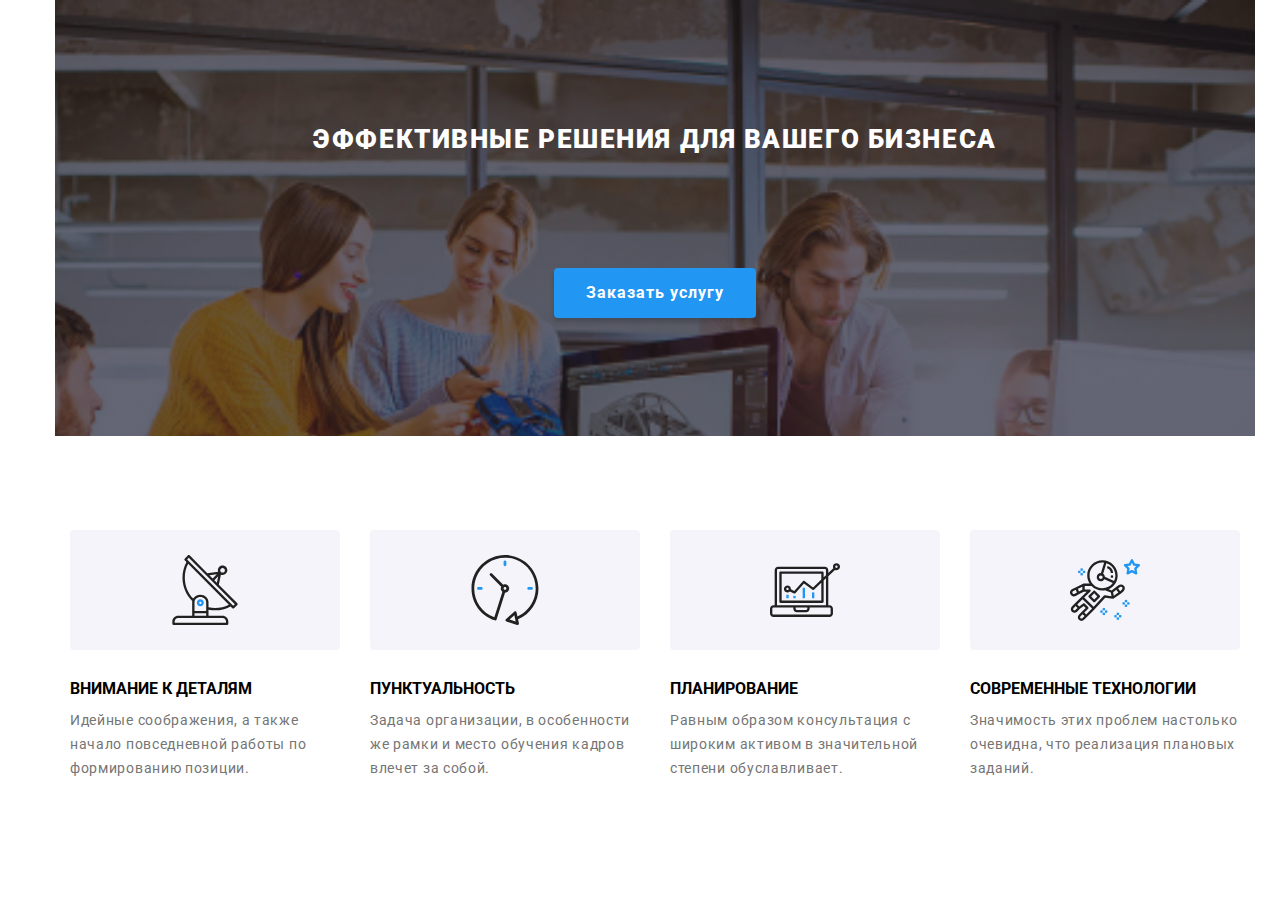
==== commit 609614f3: "add hero" ====
--- a/index.html
+++ b/index.html
@@ -17,12 +17,13 @@
       content="width=device-width, initial-scale=1.0"
       lang="ru"
     />
+    <meta name="viewport" content="width=device-width, initial-scale=1.0" />
     <title>WebStudio</title>
   </head>
   <body>
     <header>
       <div class="navigation-bar container">
-        <nav class="navigation-bar__pages">
+   <!--     <nav class="navigation-bar__pages">
           <a class="logo" href="./index.html">
             <span class="logo__left-part">Web</span>
             <span class="logo__right-part">Studio</span>
@@ -77,6 +78,7 @@
         </ul>
       </div>
     </header>
+  -->
     <main>
       <div class="backdrop is-hidden" data-modal>
         <div class="modal">
@@ -141,11 +143,11 @@
           </form>
         </div>
       </div>
-      <section title="hero" class="section-hero">
-        <div class="hero container">
-          <h1>Эффективные решения для вашего бизнеса</h1>
+      <section title="Hero" class="section-hero">
+        <div class="hero-block container">
+          <h1 class="hero-block__label">Эффективные решения для вашего бизнеса</h1>
           <button
-            class="hero__button blue-button"
+            class="hero-block__button blue-button"
             data-modal-open
             type="button"
           >
@@ -153,6 +155,7 @@
           </button>
         </div>
       </section>
+     
       <section class="virtues" title="our virtues">
         <div class="container">
           <h2 class="visually-hidden">Наши преимущества</h2>
@@ -210,6 +213,7 @@
           </ul>
         </div>
       </section>
+      <!--
       <section title="What we are doing" class="our-work-section">
         <div class="container">
           <h2 class="section-heading">Чем мы занимаемся</h2>
@@ -471,9 +475,9 @@
             </li>
           </ul>
         </div>
-      </section>
+      </section>-->
     </main>
-    <footer class="footer-container">
+  <!--  <footer class="footer-container">
       <div class="container footer-blocks">
         <div>
           <a class="logo" href="./index.html">
@@ -543,7 +547,7 @@
             </button>
           </form>
         </div>
-      </div>
+      </div>-->
     </footer>
     <script src="./js/modal.js"></script>
   </body>
--- a/css/main.min.css
+++ b/css/main.min.css
@@ -1,2 +1,2 @@
-:root{--accent-color: #2196f3;--light-gray-color: #f5f4fa;--dark-gray-color: #757575;--black-color: #212121;--primary-font: "Raleway", sans-serif;--secondary-font: "Roboto", sans-serif}.visually-hidden{position:absolute;width:1px;height:1px;margin:-1px;padding:0;overflow:hidden;border:0;clip:rect(0 0 0 0)}*,*::before,*::after{box-sizing:border-box}h1,h2,h3,ul{margin:0;padding:0}p,pre{margin:0;padding:0}a:hover,a:focus{text-decoration:none}li{list-style:none;margin:0;padding:0}address{font-style:unset}.link-without-underline{color:var(--black-color)}pre{font-family:var(--secondary-font)}main{font-family:var(--secondary-font)}.button{font-family:var(--secondary-font);font-weight:500;letter-spacing:0.03em;line-height:1.625}.container{width:1200px;padding-left:15px;padding-right:15px;margin-left:auto;margin-right:auto;background-color:transparent}.our-work-section{padding-top:94px;padding-bottom:94px}.virtues{padding-top:94px}.virtues p{padding-top:10px;font-weight:400;font-size:14px;line-height:1.714;letter-spacing:0.05em;color:var(--dark-gray-color)}.virtues-list{display:flex;justify-content:space-between;padding:0px}.virtues-list li:nth-child(n+2){margin-left:30px}.virtues-item{display:inline-block;font-weight:bold;min-height:101px;min-width:270px;font-size:14px}.virtues-item h3{font-size:16px;text-transform:uppercase;line-height:1.172;margin-top:30px}.virtues-image{width:270px;min-height:120px;background:#f5f4fa;border-radius:4px;display:flex;align-items:center}.virtues-image>svg{display:flex;align-self:center;justify-items:center;margin:auto}.location{text-decoration:none;font-weight:400;font-size:14px;line-height:1.71;letter-spacing:0.03em;font-family:var(--secondary-font);color:#ffffff}footer{background-color:#2f303a;height:252px}footer .logo__right-part{color:#ffffff}.address-block{min-width:231px;margin-top:20px}.address-item{transition:color cubic-bezier(0.4, 0, 0.2, 1) 250ms;font-family:var(--secondary-font);text-decoration:none;font-weight:400;font-size:14px;line-height:1.143;letter-spacing:0.02em;font-style:normal;color:rgba(255,255,255,0.6)}.address-item:nth-child(n+2){display:flex;padding-top:9px}.address-item:hover,.address-item:focus{color:var(--accent-color)}.footer-container{min-height:252px;padding-top:60px;padding-bottom:60px;background:#2f303a}.footer-blocks{display:flex}.footer-blocks .social-link{transition:background-color cubic-bezier(0.4, 0, 0.2, 1) 250ms;background-color:rgba(255,255,255,0.1);color:var(--light-gray-color)}.right-block .social-link:hover,.right-block .social-link:focus{background-color:var(--accent-color)}.right-block{display:block;margin-left:70px;width:206px}.right-block li{display:flex;justify-content:space-between}.right-block span,.form-block span{text-transform:uppercase;color:var(--light-gray-color);font-size:14px;font-weight:700;line-height:16px;letter-spacing:0.03em}.form-block{margin-left:93px}.sub-form{margin-top:20px;display:flex;justify-content:space-between}.sub-form__input{background-color:transparent;color:rgba(255,255,255,0.6);min-width:358px;line-height:1.25;font-family:var(--secondary-font);font-size:16px;letter-spacing:0.03em;border:1px solid rgba(255,255,255,0.3);filter:drop-shadow(0px 4px 4px rgba(0,0,0,0.15));border-radius:4px;padding-left:16px;padding-top:15px;padding-bottom:15px}.sub-form__btn{margin-top:0px;margin-left:12px;padding:10px 29px;display:flex;justify-content:space-between;align-self:center}.sub-form__btn::after{content:"";width:24px;height:24px;background-image:url(../image/send.svg)}.modal{position:absolute;left:50%;top:50%;transform:translate(-50%, -50%);border-radius:4px;height:581px;width:528px;padding:40px;background:#ffffff;box-shadow:0px 1px 3px rgba(0,0,0,0.12),0px 1px 1px rgba(0,0,0,0.14),0px 2px 1px rgba(0,0,0,0.2);border-radius:4px;opacity:1}.form-header{font-family:var(--secondary-font);font-size:20px;font-weight:700;line-height:1.15;letter-spacing:0.03em;text-align:center}.modal__form{display:flex;flex-direction:column}.modal__form-input{cursor:pointer;height:40px;width:100%;padding:0 0 0 42px;border-radius:4px;margin-top:4px;border:1px solid rgba(33,33,33,0.2);transition:border-color cubic-bezier(0.4, 0, 0.2, 1) 250ms}.modal__form-input:focus,.modal__form-input:hover{outline:none;border-color:var(--accent-color)}.modal__form-icon{fill:currentColor;position:absolute;display:block;left:12px;bottom:11px;transition:color 250ms cubic-bezier(0.4, 0, 0.2, 1)}.modal__form-input:hover ~ .modal__form-icon,.modal__form-input:focus ~ .modal__form-icon{color:var(--accent-color)}.modal__form-field{position:relative;margin-top:10px;color:var(--dark-gray-color);font-family:var(--secondary-font);font-size:12px;line-height:1.172;letter-spacing:0.01em}.modal__form-input-padding{position:relative;display:block;margin-top:4px;color:var(--black-color)}.modal__form-comment{width:100%;height:120px;cursor:pointer;padding:12px 16px;margin-top:4px;resize:none;border:1px solid rgba(33,33,33,0.2);border-radius:4px;transition:border-color cubic-bezier(0.4, 0, 0.2, 1) 250ms}.modal__form-comment:hover,.modal__form-comment:focus{outline:none;border-color:var(--accent-color)}.check__box{margin-right:8px;background-image:url(../image/form-check-ckecked.svg);background-position:center;display:block;align-self:center;width:16px;height:15px;border-radius:2px;border:2px var(--black-color) solid}.check__box:focus{border:4px var(--accent-color) initial}.modal__form-checkbox:checked+.check__box{background-color:var(--accent-color);border-color:var(--accent-color)}.modal__form-policytext{font-family:var(--secondary-font);font-size:14px;line-height:1.71;letter-spacing:0.03em;margin-left:12px;margin-top:20px;display:flex;justify-content:center;color:var(--dark-gray-color)}.modal__form-policytext a{color:var(--accent-color);text-decoration-skip-ink:none;padding-left:4px}.modal__form-comment::placeholder{color:rgba(117,117,117,0.5)}.close-btn{position:absolute;display:flex;justify-content:center;width:30px;height:30px;right:8px;top:8px;cursor:pointer;color:var(--dark-gray-color);background-color:#ffffff;border:1px solid rgba(0,0,0,0.1);border-radius:50%;transition:color 250ms cubic-bezier(0.4, 0, 0.2, 1)}.close-btn:hover,.close-btn:focus{color:var(--accent-color);border-color:var(--accent-color)}.close-btn__icon{display:block;align-self:center;width:18px;height:18px;fill:currentColor}.works-cards{display:flex;padding-top:20px;justify-content:space-between;flex-wrap:wrap}.works-cards .cards-title{font-weight:700;font-size:18px;line-height:2;letter-spacing:0.06em}.works-cards p{font-weight:400;font-size:16px;line-height:1.875;letter-spacing:0.06em;color:var(--dark-gray-color);display:inline-block;min-width:270px}.works-cards li{min-width:370px;box-sizing:border-box}.our-works,.our-clients{padding-bottom:94px;padding-top:94px}.cards-description{padding:20px 24px}.our-work__container,.our-clients ul{padding-top:50px}.our-work__list{display:flex;justify-content:space-between}.our-work__list__item{position:relative}.our-work__list__item:nth-child(n+2){margin-left:30px}.our-work__list__item__label{position:absolute;bottom:0;left:0;transform:translateY(-4px);font-family:var(--secondary-font);font-size:14px;font-weight:700;line-height:1.14;letter-spacing:0.03em;text-transform:uppercase;display:flex;justify-content:center;align-items:center;color:#ffffff;min-height:70px;width:100%;background-color:rgba(47,48,58,0.8)}.our-clients ul{display:flex;padding-top:50px;justify-content:space-between}.our-clients__link{display:flex;justify-content:center;align-items:center;fill:currentColor;border:1px solid #afb1b8;border-radius:4px;width:170px;height:90px;transition:all 250ms cubic-bezier(0.4, 0, 0.2, 1);color:#afb1b8}.our-clients__link:focus,.our-clients__link:hover{color:#2196f3}.section-hero{padding-top:200px;padding-bottom:200px;background-image:linear-gradient(rgba(47,48,58,0.4), rgba(47,48,58,0.4)),url("../image/hero.jpg");background-size:cover;background-repeat:no-repeat;background-position:center}.hero{display:flex;flex-direction:column;justify-content:center}.hero__button{margin-top:30px}.team-container{padding-top:50px;display:flex;justify-content:space-between}.our-team{min-height:648px;background:#f5f4fa}.team p{color:var(--dark-gray-color);font-size:16px;line-height:1.87;font-weight:400}.employee-card{display:flex;flex-direction:column;padding-bottom:20px;align-items:center;min-height:368px;background-color:#ffffff;box-shadow:0px 1px 3px rgba(0,0,0,0.12),0px 1px 1px rgba(0,0,0,0.14),0px 2px 1px rgba(0,0,0,0.2);border-radius:0px 0px 4px 4px}.employee-card span{color:var(--dark-gray-color);font-weight:400;font-size:16px;line-height:1.188;min-width:100px;margin-top:10px}.employee-card h3{color:var(--black-color);font-weight:500;font-size:16px;line-height:1.188;margin-top:30px}.border-bottom{border-bottom:1px solid;border-color:#cecece}.border-around{border:1px solid;border-color:#eeeeee;margin-top:30px;box-shadow:0px 0px 0px transparent;transition:box-shadow 250ms cubic-bezier(0.4, 0, 0.2, 1)}.border-around:focus,.border-around:hover{box-shadow:0px 1px 1px rgba(0,0,0,0.12),0px 4px 4px rgba(0,0,0,0.06),1px 4px 6px rgba(0,0,0,0.16)}.card-with-overlay{position:relative;overflow:hidden}.card-with-overlay__text-on-focus{display:flex;justify-content:center;align-items:center;position:absolute;bottom:-298px;left:0;width:100%;height:100%;padding:63px 24px;background-color:rgba(33,150,243,0.9);font-family:var(--secondary-font);font-size:18px;line-height:1.56;letter-spacing:0.03em;transform:translateY(0px);color:#ffffff;transition:all 250ms cubic-bezier(0.4, 0, 0.2, 1)}.border-around:focus .card-with-overlay__text-on-focus,.border-around:hover .card-with-overlay__text-on-focus{transform:translateY(-298px);transition:transform 250ms cubic-bezier(0.4, 0, 0.2, 1)}.blue-button{background-color:var(--accent-color);color:#ffffff;font-weight:700;font-size:16px;line-height:1.87;letter-spacing:0.06em;align-self:center;padding:10px 32px;min-width:200px;border:none;box-shadow:0px 4px 4px rgba(0,0,0,0.15);border-radius:4px;cursor:pointer}.backdrop{position:fixed;top:0;left:0;width:100%;height:100%;background-color:rgba(0,0,0,0.2);z-index:100;transition:all cubic-bezier(0.4, 0, 0.2, 1) 250ms;scale:1}.backdrop.is-hidden{pointer-events:none;opacity:0;scale:0}.buttons-list{display:flex;justify-content:center;min-width:611px}.buttons-list li:nth-child(n+2){margin-left:14px}.buttons-list button{transition:color cubic-bezier(0.4, 0, 0.2, 1) 250ms;background-color:var(--light-gray-color);border-radius:4px;border:none;padding:6px 22px;font-size:16px}.buttons-list a{text-decoration:none;color:var(--black-color);font-weight:500;font-size:16px;line-height:1.26;text-align:center;letter-spacing:0.03em}.buttons-list button:hover,.buttons-list button:focus{background-color:var(--accent-color);color:#ffffff;outline:none}.current-page{position:relative;color:var(--accent-color)}.current-page::after{content:"";position:absolute;bottom:0;left:0;display:flex;width:100%;height:4px;border-radius:2px;margin-bottom:-31px;background-color:var(--accent-color)}.logo{display:inline-block;font-family:var(--primary-font);font-weight:700;font-size:26px;line-height:1.174;text-decoration:none;align-self:center;min-width:145px}.logo__left-part{color:var(--accent-color)}.logo__right-part{margin-left:-5px}header .logo__right-part{color:var(--black-color)}.contacts__item__image{fill:currentColor;margin-right:10px}.navigation-bar__pages{display:flex}.navigation-bar{display:flex;justify-content:space-between;align-items:center;min-height:80px}.contacts__item__address{transition:color cubic-bezier(0.4, 0, 0.2, 1) 250ms;color:var(--dark-gray-color);display:flex;align-items:center;justify-content:space-around}.contacts__item__address:hover .contacts__item__link,.contacts__item__address:focus .contacts__item__link,.contacts__item__address:hover,.contacts__item__address:focus{color:var(--accent-color)}.navigation-list__item:hover,.navigation-list__item:focus{color:var(--accent-color);text-decoration:none}.navigation-list,.navigation-bar__contacts{display:flex;justify-content:space-between;align-items:center;font-family:var(--secondary-font)}.navigation-list__item{transition:color cubic-bezier(0.4, 0, 0.2, 1) 250ms;margin-left:50px;text-decoration:none;font-weight:500;font-size:14px;line-height:1.143;letter-spacing:0.02em;font-family:var(--secondary-font)}.contacts__item__link{transition:all cubic-bezier(0.4, 0, 0.2, 1) 250ms;align-content:space-between;text-decoration:none;font-weight:500;font-size:14px;line-height:1.143;letter-spacing:0.02em;color:var(--dark-gray-color);font-style:normal}.navigation-bar__contacts__item:nth-of-type(2){margin-left:50px}.contacts__item__link:hover,.contacts__item__link:focus{color:var(--accent-color)}.section-heading{text-align:center;color:var(--black-color);font-weight:700;font-size:36px;line-height:1.167;letter-spacing:0.03em}h1{width:696px;min-height:120px;font-weight:900;font-size:44px;line-height:1.36;text-align:center;letter-spacing:0.06em;text-transform:uppercase;color:#ffffff;align-self:center}.modal__form-btn{background-color:var(--accent-color);color:#ffffff;font-weight:700;font-size:16px;line-height:1.87;letter-spacing:0.06em;align-self:center;margin-top:30px;padding:10px 32px;min-width:200px;border:none;box-shadow:0px 4px 4px rgba(0,0,0,0.15);border-radius:4px;cursor:pointer}.social-list{display:flex;justify-content:space-between;margin-top:16px}.social-link{transition:all cubic-bezier(0.4, 0, 0.2, 1) 250ms;color:#afb1b8;display:flex;justify-content:center;align-items:center;height:44px;width:44px;border-radius:50px}.social-link:hover,.social-link:focus{background-color:var(--accent-color);color:#ffffff}.social-image{display:block;fill:currentColor;width:20px;height:20px}
+:root{--accent-color: #2196f3;--light-gray-color: #f5f4fa;--dark-gray-color: #757575;--black-color: #212121;--primary-font: "Raleway", sans-serif;--secondary-font: "Roboto", sans-serif}.visually-hidden{position:absolute;width:1px;height:1px;margin:-1px;padding:0;overflow:hidden;border:0;clip:rect(0 0 0 0)}*,*::before,*::after{box-sizing:border-box}h1,h2,h3,ul{margin:0;padding:0}p,pre{margin:0;padding:0}a:hover,a:focus{text-decoration:none}li{list-style:none;margin:0;padding:0}address{font-style:unset}.link-without-underline{color:var(--black-color)}pre{font-family:var(--secondary-font)}main{font-family:var(--secondary-font)}.button{font-family:var(--secondary-font);font-weight:500;letter-spacing:0.03em;line-height:1.625}.container{width:100%;padding-left:15px;padding-right:15px;background-color:transparent}@media screen and (min-width: 480px){.container{max-width:480px;margin:0 auto}}@media screen and (min-width: 768px){.container{max-width:768px;padding:0 39px}}@media screen and (min-width: 1200px){.container{max-width:1200px;padding:0 15px}}.our-work-section{padding-top:94px;padding-bottom:94px}.blue-button{background-color:var(--accent-color);color:#ffffff;font-weight:700;font-size:16px;line-height:1.87;letter-spacing:0.06em;align-self:center;padding:10px 32px;min-width:200px;border:none;box-shadow:0px 4px 4px rgba(0,0,0,0.15);border-radius:4px;cursor:pointer}.backdrop{position:fixed;top:0;left:0;width:100%;height:100%;background-color:rgba(0,0,0,0.2);z-index:100;transition:all cubic-bezier(0.4, 0, 0.2, 1) 250ms;scale:1}.backdrop.is-hidden{pointer-events:none;opacity:0;scale:0}.buttons-list{display:flex;justify-content:center;min-width:611px}.buttons-list li:nth-child(n+2){margin-left:14px}.buttons-list button{transition:color cubic-bezier(0.4, 0, 0.2, 1) 250ms;background-color:var(--light-gray-color);border-radius:4px;border:none;padding:6px 22px;font-size:16px}.buttons-list a{text-decoration:none;color:var(--black-color);font-weight:500;font-size:16px;line-height:1.26;text-align:center;letter-spacing:0.03em}.buttons-list button:hover,.buttons-list button:focus{background-color:var(--accent-color);color:#ffffff;outline:none}.current-page{position:relative;color:var(--accent-color)}.current-page::after{content:"";position:absolute;bottom:0;left:0;display:flex;width:100%;height:4px;border-radius:2px;margin-bottom:-31px;background-color:var(--accent-color)}.logo{display:inline-block;font-family:var(--primary-font);font-weight:700;font-size:26px;line-height:1.174;text-decoration:none;align-self:center;min-width:145px}.logo__left-part{color:var(--accent-color)}.logo__right-part{margin-left:-5px}header .logo__right-part{color:var(--black-color)}.contacts__item__image{fill:currentColor;margin-right:10px}.navigation-bar__pages{display:flex}.navigation-bar{display:flex;justify-content:space-between;align-items:center;min-height:80px}.contacts__item__address{transition:color cubic-bezier(0.4, 0, 0.2, 1) 250ms;color:var(--dark-gray-color);display:flex;align-items:center;justify-content:space-around}.contacts__item__address:hover .contacts__item__link,.contacts__item__address:focus .contacts__item__link,.contacts__item__address:hover,.contacts__item__address:focus{color:var(--accent-color)}.navigation-list__item:hover,.navigation-list__item:focus{color:var(--accent-color);text-decoration:none}.navigation-list,.navigation-bar__contacts{display:flex;justify-content:space-between;align-items:center;font-family:var(--secondary-font)}.navigation-list__item{transition:color cubic-bezier(0.4, 0, 0.2, 1) 250ms;margin-left:50px;text-decoration:none;font-weight:500;font-size:14px;line-height:1.143;letter-spacing:0.02em;font-family:var(--secondary-font)}.contacts__item__link{transition:all cubic-bezier(0.4, 0, 0.2, 1) 250ms;align-content:space-between;text-decoration:none;font-weight:500;font-size:14px;line-height:1.143;letter-spacing:0.02em;color:var(--dark-gray-color);font-style:normal}.navigation-bar__contacts__item:nth-of-type(2){margin-left:50px}.contacts__item__link:hover,.contacts__item__link:focus{color:var(--accent-color)}.section-heading{text-align:center;color:var(--black-color);font-weight:700;font-size:36px;line-height:1.167;letter-spacing:0.03em}h1{min-height:120px;font-weight:900;font-size:44px;line-height:1.36;text-align:center;letter-spacing:0.06em;text-transform:uppercase;color:#ffffff;align-self:center}.modal__form-btn{background-color:var(--accent-color);color:#ffffff;font-weight:700;font-size:16px;line-height:1.87;letter-spacing:0.06em;align-self:center;margin-top:30px;padding:10px 32px;min-width:200px;border:none;box-shadow:0px 4px 4px rgba(0,0,0,0.15);border-radius:4px;cursor:pointer}.social-list{display:flex;justify-content:space-between;margin-top:16px}.social-link{transition:all cubic-bezier(0.4, 0, 0.2, 1) 250ms;color:#afb1b8;display:flex;justify-content:center;align-items:center;height:44px;width:44px;border-radius:50px}.social-link:hover,.social-link:focus{background-color:var(--accent-color);color:#ffffff}.social-image{display:block;fill:currentColor;width:20px;height:20px}.virtues{padding-top:94px}.virtues p{padding-top:10px;font-weight:400;font-size:14px;line-height:1.714;letter-spacing:0.05em;color:var(--dark-gray-color)}.virtues-list{display:flex;justify-content:space-between;padding:0px}.virtues-list li:nth-child(n+2){margin-left:30px}.virtues-item{display:inline-block;font-weight:bold;min-height:101px;min-width:270px;font-size:14px}.virtues-item h3{font-size:16px;text-transform:uppercase;line-height:1.172;margin-top:30px}.virtues-image{width:270px;min-height:120px;background:#f5f4fa;border-radius:4px;display:flex;align-items:center}.virtues-image>svg{display:flex;align-self:center;justify-items:center;margin:auto}.location{text-decoration:none;font-weight:400;font-size:14px;line-height:1.71;letter-spacing:0.03em;font-family:var(--secondary-font);color:#ffffff}footer{background-color:#2f303a;height:252px}footer .logo__right-part{color:#ffffff}.address-block{min-width:231px;margin-top:20px}.address-item{transition:color cubic-bezier(0.4, 0, 0.2, 1) 250ms;font-family:var(--secondary-font);text-decoration:none;font-weight:400;font-size:14px;line-height:1.143;letter-spacing:0.02em;font-style:normal;color:rgba(255,255,255,0.6)}.address-item:nth-child(n+2){display:flex;padding-top:9px}.address-item:hover,.address-item:focus{color:var(--accent-color)}.footer-container{min-height:252px;padding-top:60px;padding-bottom:60px;background:#2f303a}.footer-blocks{display:flex}.footer-blocks .social-link{transition:background-color cubic-bezier(0.4, 0, 0.2, 1) 250ms;background-color:rgba(255,255,255,0.1);color:var(--light-gray-color)}.right-block .social-link:hover,.right-block .social-link:focus{background-color:var(--accent-color)}.right-block{display:block;margin-left:70px;width:206px}.right-block li{display:flex;justify-content:space-between}.right-block span,.form-block span{text-transform:uppercase;color:var(--light-gray-color);font-size:14px;font-weight:700;line-height:16px;letter-spacing:0.03em}.form-block{margin-left:93px}.sub-form{margin-top:20px;display:flex;justify-content:space-between}.sub-form__input{background-color:transparent;color:rgba(255,255,255,0.6);min-width:358px;line-height:1.25;font-family:var(--secondary-font);font-size:16px;letter-spacing:0.03em;border:1px solid rgba(255,255,255,0.3);filter:drop-shadow(0px 4px 4px rgba(0,0,0,0.15));border-radius:4px;padding-left:16px;padding-top:15px;padding-bottom:15px}.sub-form__btn{margin-top:0px;margin-left:12px;padding:10px 29px;display:flex;justify-content:space-between;align-self:center}.sub-form__btn::after{content:"";width:24px;height:24px;background-image:url(../image/send.svg)}.modal{position:absolute;left:50%;top:50%;transform:translate(-50%, -50%);border-radius:4px;height:581px;width:528px;padding:40px;background:#ffffff;box-shadow:0px 1px 3px rgba(0,0,0,0.12),0px 1px 1px rgba(0,0,0,0.14),0px 2px 1px rgba(0,0,0,0.2);border-radius:4px;opacity:1}.form-header{font-family:var(--secondary-font);font-size:20px;font-weight:700;line-height:1.15;letter-spacing:0.03em;text-align:center}.modal__form{display:flex;flex-direction:column}.modal__form-input{cursor:pointer;height:40px;width:100%;padding:0 0 0 42px;border-radius:4px;margin-top:4px;border:1px solid rgba(33,33,33,0.2);transition:border-color cubic-bezier(0.4, 0, 0.2, 1) 250ms}.modal__form-input:focus,.modal__form-input:hover{outline:none;border-color:var(--accent-color)}.modal__form-icon{fill:currentColor;position:absolute;display:block;left:12px;bottom:11px;transition:color 250ms cubic-bezier(0.4, 0, 0.2, 1)}.modal__form-input:hover ~ .modal__form-icon,.modal__form-input:focus ~ .modal__form-icon{color:var(--accent-color)}.modal__form-field{position:relative;margin-top:10px;color:var(--dark-gray-color);font-family:var(--secondary-font);font-size:12px;line-height:1.172;letter-spacing:0.01em}.modal__form-input-padding{position:relative;display:block;margin-top:4px;color:var(--black-color)}.modal__form-comment{width:100%;height:120px;cursor:pointer;padding:12px 16px;margin-top:4px;resize:none;border:1px solid rgba(33,33,33,0.2);border-radius:4px;transition:border-color cubic-bezier(0.4, 0, 0.2, 1) 250ms}.modal__form-comment:hover,.modal__form-comment:focus{outline:none;border-color:var(--accent-color)}.check__box{margin-right:8px;background-image:url(../image/form-check-ckecked.svg);background-position:center;display:block;align-self:center;width:16px;height:15px;border-radius:2px;border:2px var(--black-color) solid}.check__box:focus{border:4px var(--accent-color) initial}.modal__form-checkbox:checked+.check__box{background-color:var(--accent-color);border-color:var(--accent-color)}.modal__form-policytext{font-family:var(--secondary-font);font-size:14px;line-height:1.71;letter-spacing:0.03em;margin-left:12px;margin-top:20px;display:flex;justify-content:center;color:var(--dark-gray-color)}.modal__form-policytext a{color:var(--accent-color);text-decoration-skip-ink:none;padding-left:4px}.modal__form-comment::placeholder{color:rgba(117,117,117,0.5)}.close-btn{position:absolute;display:flex;justify-content:center;width:30px;height:30px;right:8px;top:8px;cursor:pointer;color:var(--dark-gray-color);background-color:#ffffff;border:1px solid rgba(0,0,0,0.1);border-radius:50%;transition:color 250ms cubic-bezier(0.4, 0, 0.2, 1)}.close-btn:hover,.close-btn:focus{color:var(--accent-color);border-color:var(--accent-color)}.close-btn__icon{display:block;align-self:center;width:18px;height:18px;fill:currentColor}.works-cards{display:flex;padding-top:20px;justify-content:space-between;flex-wrap:wrap}.works-cards .cards-title{font-weight:700;font-size:18px;line-height:2;letter-spacing:0.06em}.works-cards p{font-weight:400;font-size:16px;line-height:1.875;letter-spacing:0.06em;color:var(--dark-gray-color);display:inline-block;min-width:270px}.works-cards li{min-width:370px;box-sizing:border-box}.our-works,.our-clients{padding-bottom:94px;padding-top:94px}.cards-description{padding:20px 24px}.our-work__container,.our-clients ul{padding-top:50px}.our-work__list{display:flex;justify-content:space-between}.our-work__list__item{position:relative}.our-work__list__item:nth-child(n+2){margin-left:30px}.our-work__list__item__label{position:absolute;bottom:0;left:0;transform:translateY(-4px);font-family:var(--secondary-font);font-size:14px;font-weight:700;line-height:1.14;letter-spacing:0.03em;text-transform:uppercase;display:flex;justify-content:center;align-items:center;color:#ffffff;min-height:70px;width:100%;background-color:rgba(47,48,58,0.8)}.our-clients ul{display:flex;padding-top:50px;justify-content:space-between}.our-clients__link{display:flex;justify-content:center;align-items:center;fill:currentColor;border:1px solid #afb1b8;border-radius:4px;width:170px;height:90px;transition:all 250ms cubic-bezier(0.4, 0, 0.2, 1);color:#afb1b8}.our-clients__link:focus,.our-clients__link:hover{color:#2196f3}.hero-block__label{font-weight:900;font-family:var(--secondary-font);font-size:26px;line-height:1.62;text-align:center;letter-spacing:0.06em;text-transform:uppercase;color:#ffffff}.hero-block{padding:118px 60px;display:flex;flex-direction:column;align-items:center;background-image:linear-gradient(rgba(47,48,58,0.4), rgba(47,48,58,0.4)),url("../image/hero/hero-mobile.jpg");background-size:cover;background-repeat:no-repeat;background-position:center top}.hero-block__button{margin-top:30px}@media screen and (min-device-pixel-ratio: 2) and (min-width: 320px), screen and (min-resolution: 192dpi) and (min-width: 320px), screen and (min-resolution: 2dppx) and (min-width: 320px){.hero-block{background-image:linear-gradient(rgba(47,48,58,0.4), rgba(47,48,58,0.4)),url("../image/hero/hero-mobile@2x.jpg")}}.team-container{padding-top:50px;display:flex;justify-content:space-between}.our-team{min-height:648px;background:#f5f4fa}.team p{color:var(--dark-gray-color);font-size:16px;line-height:1.87;font-weight:400}.employee-card{display:flex;flex-direction:column;padding-bottom:20px;align-items:center;min-height:368px;background-color:#ffffff;box-shadow:0px 1px 3px rgba(0,0,0,0.12),0px 1px 1px rgba(0,0,0,0.14),0px 2px 1px rgba(0,0,0,0.2);border-radius:0px 0px 4px 4px}.employee-card span{color:var(--dark-gray-color);font-weight:400;font-size:16px;line-height:1.188;min-width:100px;margin-top:10px}.employee-card h3{color:var(--black-color);font-weight:500;font-size:16px;line-height:1.188;margin-top:30px}.border-bottom{border-bottom:1px solid;border-color:#cecece}.border-around{border:1px solid;border-color:#eeeeee;margin-top:30px;box-shadow:0px 0px 0px transparent;transition:box-shadow 250ms cubic-bezier(0.4, 0, 0.2, 1)}.border-around:focus,.border-around:hover{box-shadow:0px 1px 1px rgba(0,0,0,0.12),0px 4px 4px rgba(0,0,0,0.06),1px 4px 6px rgba(0,0,0,0.16)}.card-with-overlay{position:relative;overflow:hidden}.card-with-overlay__text-on-focus{display:flex;justify-content:center;align-items:center;position:absolute;bottom:-298px;left:0;width:100%;height:100%;padding:63px 24px;background-color:rgba(33,150,243,0.9);font-family:var(--secondary-font);font-size:18px;line-height:1.56;letter-spacing:0.03em;transform:translateY(0px);color:#ffffff;transition:all 250ms cubic-bezier(0.4, 0, 0.2, 1)}.border-around:focus .card-with-overlay__text-on-focus,.border-around:hover .card-with-overlay__text-on-focus{transform:translateY(-298px);transition:transform 250ms cubic-bezier(0.4, 0, 0.2, 1)}
 /*# sourceMappingURL=main.min.css.map */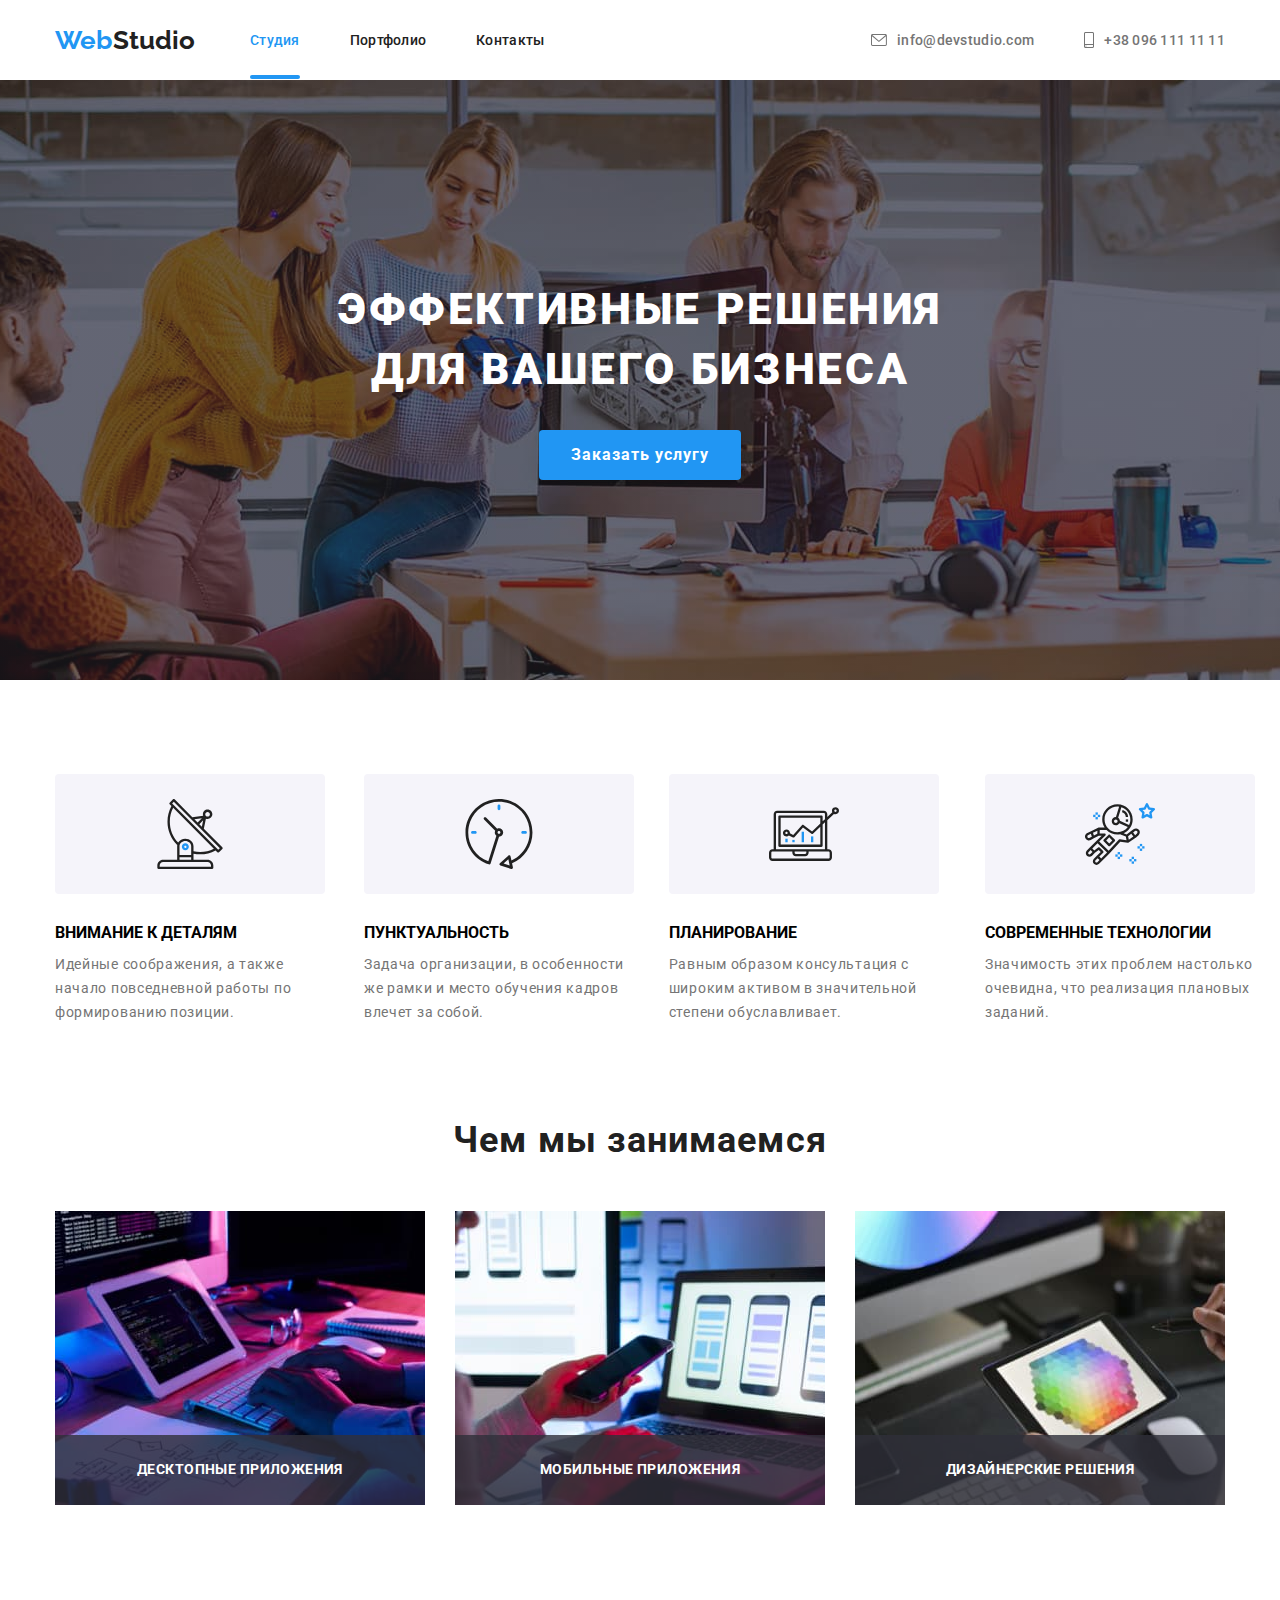
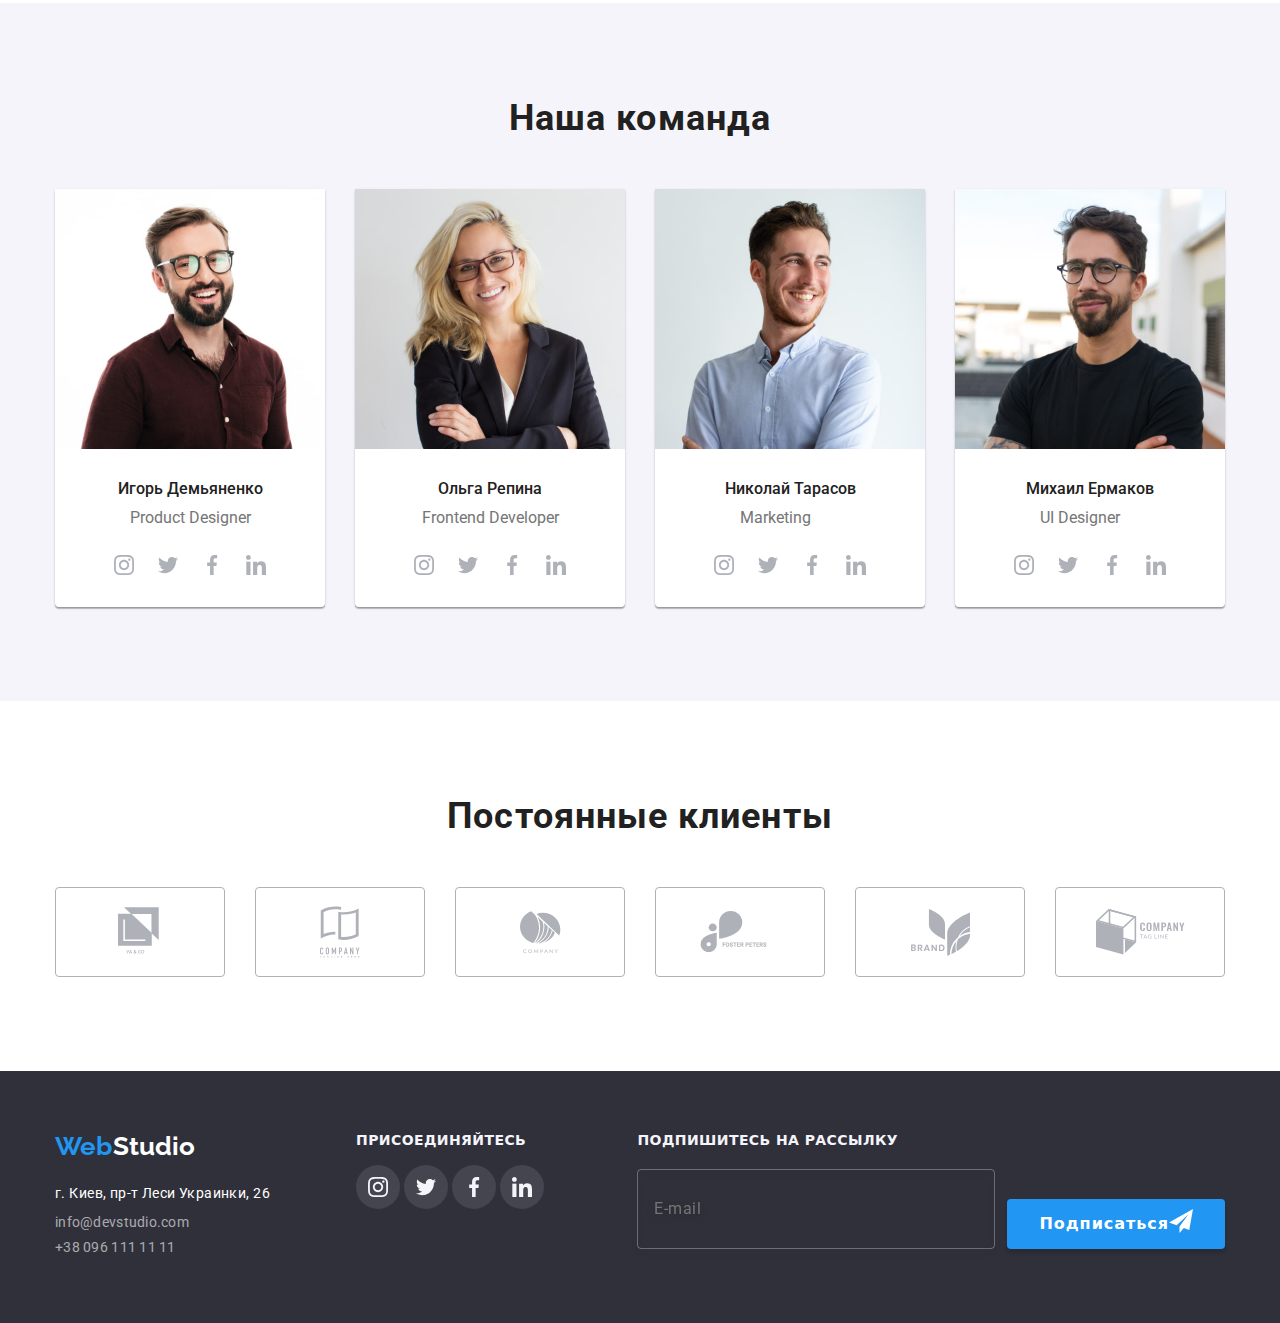
==== commit 3b48f9c5: "Add files via upload" ====
--- a/index.html
+++ b/index.html
@@ -1,554 +1,546 @@
-﻿<!DOCTYPE html>
-<html lang="en">
-  <head>
-    <link
-      rel="stylesheet"
-      href="https://cdnjs.cloudflare.com/ajax/libs/modern-normalize/1.0.0/modern-normalize.min.css"
-    />
-    <link rel="preconnect" href="https://fonts.gstatic.com" />
-    <link
-      href="https://fonts.googleapis.com/css2?family=Raleway:wght@700&family=Roboto:wght@400;500;700;900&display=swap"
-      rel="stylesheet"
-    />
-    <link rel="stylesheet" href="./css/main.min.css" />
-    <meta charset="UTF-8" />
-    <meta
-      name="viewport"
-      content="width=device-width, initial-scale=1.0"
-      lang="ru"
-    />
-    <meta name="viewport" content="width=device-width, initial-scale=1.0" />
-    <title>WebStudio</title>
-  </head>
-  <body>
-    <header>
-      <div class="navigation-bar container">
-   <!--     <nav class="navigation-bar__pages">
-          <a class="logo" href="./index.html">
-            <span class="logo__left-part">Web</span>
-            <span class="logo__right-part">Studio</span>
-          </a>
-          <ul class="navigation-list">
-            <li>
-              <a class="navigation-list__item current-page" href="./index.html"
-                >Студия</a
-              >
-            </li>
-            <li>
-              <a
-                class="navigation-list__item link-without-underline"
-                href="./portfolio.html"
-                >Портфолио</a
-              >
-            </li>
-            <li>
-              <a class="navigation-list__item link-without-underline" href=""
-                >Контакты</a
-              >
-            </li>
-          </ul>
-        </nav>
-        <ul class="navigation-bar__contacts">
-          <li class="navigation-bar__contacts__item">
-            <address class="contacts__item__address" tabindex="0">
-              <svg width="16" height="12" class="contacts__item__image">
-                <use href="./image/sprite.svg#icon-envelope"></use>
-              </svg>
-              <a
-                class="contacts__item__link"
-                href="mailto:info@devstudio.com"
-                tabindex="-1"
-                >info@devstudio.com</a
-              >
-            </address>
-          </li>
-          <li class="navigation-bar__contacts__item">
-            <address class="contacts__item__address" tabindex="0">
-              <svg width="10" height="16" class="contacts__item__image">
-                <use href="./image/sprite.svg#icon-smartphone"></use>
-              </svg>
-              <a
-                class="contacts__item__link"
-                href="tel:+380961111111"
-                tabindex="-1"
-                >+38 096 111 11 11</a
-              >
-            </address>
-          </li>
-        </ul>
-      </div>
-    </header>
-  -->
-    <main>
-      <div class="backdrop is-hidden" data-modal>
-        <div class="modal">
-          <button type="button" class="close-btn" data-modal-close>
-            <svg width="18" height="18" class="close-btn__icon">
-              <use href="./image/sprite.svg#close-btn"></use>
-            </svg>
-          </button>
-          <p class="form-header">Оставьте свои данные, мы вам перезвоним</p>
-          <form class="modal__form">
-            <label class="modal__form-field">
-              Имя
-              <span class="modal__form-input-padding">
-                <input type="text" name="username" class="modal__form-input" />
-                <svg width="18" height="18" class="modal__form-icon">
-                  <use href="./image/sprite.svg#form-person"></use>
-                </svg>
-              </span>
-            </label>
-
-            <label class="modal__form-field">
-              Телефон
-              <span class="modal__form-input-padding">
-                <input type="tel" name="userphone" class="modal__form-input" />
-                <svg width="18" height="18" class="modal__form-icon">
-                  <use href="./image/sprite.svg#form-phone"></use>
-                </svg>
-              </span>
-            </label>
-
-            <label class="modal__form-field">
-              Почта
-              <span class="modal__form-input-padding">
-                <input type="tel" name="usermail" class="modal__form-input" />
-                <svg width="18" height="18" class="modal__form-icon">
-                  <use href="./image/sprite.svg#form-email"></use>
-                </svg>
-              </span>
-            </label>
-            <label class="modal__form-field">
-              Комментарий
-              <textarea
-                name="comment"
-                placeholder="Введите текст"
-                class="modal__form-comment"
-                name="usercomment"
-              ></textarea>
-            </label>
-            <label class="modal__form-policytext">
-              <input
-                tabindex="-1"
-                type="checkbox"
-                name="policy"
-                class="modal__form-checkbox visually-hidden"
-                value="accept-policy"
-              /><span class="check__box" tabindex="0"></span>Соглашаюсь с
-              рассылкой и принимаю <a href="#">Условия договора</a>
-            </label>
-            <button type="submit" class="button modal__form-btn">
-              Отправить
-            </button>
-          </form>
-        </div>
-      </div>
-      <section title="Hero" class="section-hero">
-        <div class="hero-block container">
-          <h1 class="hero-block__label">Эффективные решения для вашего бизнеса</h1>
-          <button
-            class="hero-block__button blue-button"
-            data-modal-open
-            type="button"
-          >
-            Заказать услугу
-          </button>
-        </div>
-      </section>
-     
-      <section class="virtues" title="our virtues">
-        <div class="container">
-          <h2 class="visually-hidden">Наши преимущества</h2>
-          <ul class="container virtues-list">
-            <li class="virtues-item">
-              <div class="virtues-image">
-                <svg width="70" height="70">
-                  <use href="./image/sprite.svg#icon-antenna"></use>
-                </svg>
-              </div>
-              <h3>Внимание к деталям</h3>
-              <p>
-                Идейные соображения, а также начало повседневной работы по
-                формированию позиции.
-              </p>
-            </li>
-            <li class="virtues-item">
-              <div class="virtues-image">
-                <svg width="70" height="70">
-                  <use href="./image/sprite.svg#icon-clock"></use>
-                </svg>
-              </div>
-
-              <h3>Пунктуальность</h3>
-              <p>
-                Задача организации, в особенности же рамки и место обучения
-                кадров влечет за собой.
-              </p>
-            </li>
-            <li class="virtues-item">
-              <div class="virtues-image">
-                <svg width="70" height="70">
-                  <use href="./image/sprite.svg#icon-draght"></use>
-                </svg>
-              </div>
-
-              <h3>Планирование</h3>
-              <p>
-                Равным образом консультация с широким активом в значительной
-                степени обуславливает.
-              </p>
-            </li>
-            <li class="virtues-item">
-              <div class="virtues-image">
-                <svg width="70" height="70">
-                  <use href="./image/sprite.svg#icon-astronaut"></use>
-                </svg>
-              </div>
-              <h3>Современные технологии</h3>
-              <p>
-                Значимость этих проблем настолько очевидна, что реализация
-                плановых заданий.
-              </p>
-            </li>
-          </ul>
-        </div>
-      </section>
-      <!--
-      <section title="What we are doing" class="our-work-section">
-        <div class="container">
-          <h2 class="section-heading">Чем мы занимаемся</h2>
-          <div class="our-work__container">
-            <ul class="our-work__list">
-              <li class="our-work__list__item">
-                <img
-                  src="./image/photo1.png"
-                  alt="Программист пишет код"
-                  width="370"
-                  height="294"
-                />
-                <span class="our-work__list__item__label"
-                  >Десктопные приложения</span
-                >
-              </li>
-              <li class="our-work__list__item">
-                <img
-                  src="./image/photo2.png"
-                  alt="Дизайнер разрабатывает стиль приложения для мобильного телефона"
-                  width="370"
-                  height="294"
-                />
-                <span class="our-work__list__item__label"
-                  >Мобильные приложения</span
-                >
-              </li>
-              <li class="our-work__list__item">
-                <img
-                  src="./image/photo3.png"
-                  alt="Дизайнер работает с цветовой схемой на планшете"
-                  width="370"
-                  height="294"
-                />
-                <span class="our-work__list__item__label"
-                  >Дизайнерские решения</span
-                >
-              </li>
-            </ul>
-          </div>
-        </div>
-      </section>
-      <section title="Our team" class="our-team our-work-section">
-        <div class="container">
-          <h2 class="section-heading">Наша команда</h2>
-          <ul class="team-container">
-            <li class="employee-card">
-              <img
-                src="./image/igor.jpg"
-                alt="Фотография Игоря Демьяненко"
-                width="270"
-                height="260"
-              />
-              <h3>Игорь Демьяненко</h3>
-              <span>Product Designer</span>
-              <ul class="social-list">
-                <li class="social-list-item">
-                  <a class="social-link" href="https://www.instagram.com/">
-                    <svg width="20" height="20" class="social-image">
-                      <use href="./image/sprite.svg#icon-instagram"></use>
-                    </svg>
-                  </a>
-                </li>
-                <li>
-                  <a class="social-link" href="https://twitter.com/?lang=uk">
-                    <svg width="20" height="20" class="social-image">
-                      <use href="./image/sprite.svg#icon-twitter"></use>
-                    </svg>
-                  </a>
-                </li>
-                <li>
-                  <a class="social-link" href="https://facebook.com/">
-                    <svg width="20" height="20" class="social-image">
-                      <use href="./image/sprite.svg#icon-facebook"></use>
-                    </svg>
-                  </a>
-                </li>
-                <li>
-                  <a class="social-link" href="https://www.linkedin.com/">
-                    <svg width="20" height="20" class="social-image">
-                      <use href="./image/sprite.svg#icon-linkedin"></use>
-                    </svg>
-                  </a>
-                </li>
-              </ul>
-            </li>
-            <li class="employee-card">
-              <img
-                src="./image/olga.jpg"
-                alt="Фотография Ольги Репиной"
-                width="270"
-                height="260"
-              />
-              <h3>Ольга Репина</h3>
-              <span>Frontend Developer</span>
-              <ul class="social-list">
-                <li class="social-list-item">
-                  <a class="social-link" href="https://www.instagram.com/">
-                    <svg width="20" height="20" class="social-image">
-                      <use href="./image/sprite.svg#icon-instagram"></use>
-                    </svg>
-                  </a>
-                </li>
-                <li>
-                  <a class="social-link" href="https://twitter.com/?lang=uk">
-                    <svg width="20" height="20" class="social-image">
-                      <use href="./image/sprite.svg#icon-twitter"></use>
-                    </svg>
-                  </a>
-                </li>
-                <li>
-                  <a class="social-link" href="https://facebook.com/">
-                    <svg width="20" height="20" class="social-image">
-                      <use href="./image/sprite.svg#icon-facebook"></use>
-                    </svg>
-                  </a>
-                </li>
-                <li>
-                  <a class="social-link" href="https://www.linkedin.com/">
-                    <svg width="20" height="20" class="social-image">
-                      <use href="./image/sprite.svg#icon-linkedin"></use>
-                    </svg>
-                  </a>
-                </li>
-              </ul>
-            </li>
-            <li>
-              <div class="employee-card">
-                <img
-                  src="./image/nick.jpg"
-                  alt="Фотография Николая Тарасова"
-                  width="270"
-                  height="260"
-                />
-                <h3>Николай Тарасов</h3>
-                <span>Marketing</span>
-                <ul class="social-list">
-                  <li class="social-list-item">
-                    <a class="social-link" href="https://www.instagram.com/">
-                      <svg width="20" height="20" class="social-image">
-                        <use href="./image/sprite.svg#icon-instagram"></use>
-                      </svg>
-                    </a>
-                  </li>
-                  <li>
-                    <a class="social-link" href="https://twitter.com/?lang=uk">
-                      <svg width="20" height="20" class="social-image">
-                        <use href="./image/sprite.svg#icon-twitter"></use>
-                      </svg>
-                    </a>
-                  </li>
-                  <li>
-                    <a class="social-link" href="https://facebook.com/">
-                      <svg width="20" height="20" class="social-image">
-                        <use href="./image/sprite.svg#icon-facebook"></use>
-                      </svg>
-                    </a>
-                  </li>
-                  <li>
-                    <a class="social-link" href="https://www.linkedin.com/">
-                      <svg width="20" height="20" class="social-image">
-                        <use href="./image/sprite.svg#icon-linkedin"></use>
-                      </svg>
-                    </a>
-                  </li>
-                </ul>
-              </div>
-            </li>
-            <li>
-              <div class="employee-card">
-                <img
-                  src="./image/michael.jpg"
-                  alt="Фотография Михаила Ермакова"
-                  width="270"
-                  height="260"
-                />
-                <h3>Михаил Ермаков</h3>
-                <span>UI Designer</span>
-                <ul class="social-list">
-                  <li class="social-list-item">
-                    <a class="social-link" href="https://www.instagram.com/">
-                      <svg width="20" height="20" class="social-image">
-                        <use href="./image/sprite.svg#icon-instagram"></use>
-                      </svg>
-                    </a>
-                  </li>
-                  <li>
-                    <a class="social-link" href="https://twitter.com/?lang=uk">
-                      <svg width="20" height="20" class="social-image">
-                        <use href="./image/sprite.svg#icon-twitter"></use>
-                      </svg>
-                    </a>
-                  </li>
-                  <li>
-                    <a class="social-link" href="https://facebook.com/">
-                      <svg width="20" height="20" class="social-image">
-                        <use href="./image/sprite.svg#icon-facebook"></use>
-                      </svg>
-                    </a>
-                  </li>
-                  <li>
-                    <a class="social-link" href="https://www.linkedin.com/">
-                      <svg width="20" height="20" class="social-image">
-                        <use href="./image/sprite.svg#icon-linkedin"></use>
-                      </svg>
-                    </a>
-                  </li>
-                </ul>
-              </div>
-            </li>
-          </ul>
-        </div>
-      </section>
-      <section title="Our clients" class="our-clients">
-        <div class="container">
-          <h2 class="section-heading">Постоянные клиенты</h2>
-          <ul>
-            <li>
-              <a class="our-clients__link" href="https://">
-                <svg width="45" height="50">
-                  <use href="./image/sprite.svg#logo-1"></use>
-                </svg>
-              </a>
-            </li>
-            <li>
-              <a class="our-clients__link" href="https://">
-                <svg width="40" height="52">
-                  <use href="./image/sprite.svg#logo-2"></use>
-                </svg>
-              </a>
-            </li>
-            <li>
-              <a class="our-clients__link" href="https://">
-                <svg width="41" height="42.6">
-                  <use href="./image/sprite.svg#logo-3"></use>
-                </svg>
-              </a>
-            </li>
-            <li>
-              <a class="our-clients__link" href="https://">
-                <svg width="80" height="42">
-                  <use href="./image/sprite.svg#logo-4"></use>
-                </svg>
-              </a>
-            </li>
-            <li>
-              <a class="our-clients__link" href="https://">
-                <svg width="59" height="47">
-                  <use href="./image/sprite.svg#logo-5"></use>
-                </svg>
-              </a>
-            </li>
-            <li>
-              <a class="our-clients__link" href="https://">
-                <svg width="89" height="46">
-                  <use href="./image/sprite.svg#logo-6"></use>
-                </svg>
-              </a>
-            </li>
-          </ul>
-        </div>
-      </section>-->
-    </main>
-  <!--  <footer class="footer-container">
-      <div class="container footer-blocks">
-        <div>
-          <a class="logo" href="./index.html">
-            <span class="logo__left-part">Web</span>
-            <span class="logo__right-part">Studio</span>
-          </a>
-          <address>
-            <div class="address-block">
-              <a
-                class="location"
-                href="https://www.google.com/maps/d/embed?mid=10uSM3H-mIU3GznYo2szRIEphczw"
-                >г. Киев, пр-т Леси Украинки, 26</a
-              >
-              <a class="address-item" href="mailto:info@devstudio.com">
-                <pre>info@devstudio.com</pre>
-              </a>
-              <a class="address-item" href="tel:+380961111111">
-                <pre>+38 096 111 11 11</pre>
-              </a>
-            </div>
-          </address>
-        </div>
-        <div class="right-block">
-          <span>присоединяйтесь</span>
-          <ul class="social-list">
-            <li class="social-list-item">
-              <a class="social-link" href="https://www.instagram.com/">
-                <svg width="20" height="20" class="social-image">
-                  <use href="./image/sprite.svg#icon-instagram"></use>
-                </svg>
-              </a>
-            </li>
-            <li>
-              <a class="social-link" href="https://twitter.com/?lang=uk">
-                <svg width="20" height="20" class="social-image">
-                  <use href="./image/sprite.svg#icon-twitter"></use>
-                </svg>
-              </a>
-            </li>
-            <li>
-              <a class="social-link" href="https://facebook.com/">
-                <svg width="20" height="20" class="social-image">
-                  <use href="./image/sprite.svg#icon-facebook"></use>
-                </svg>
-              </a>
-            </li>
-            <li>
-              <a class="social-link" href="https://www.linkedin.com/">
-                <svg width="20" height="20" class="social-image">
-                  <use href="./image/sprite.svg#icon-linkedin"></use>
-                </svg>
-              </a>
-            </li>
-          </ul>
-        </div>
-        <div class="form-block">
-          <span>Подпишитесь на рассылку</span>
-          <form class="sub-form">
-            <input
-              type="text"
-              class="sub-form__input"
-              name="user-email-for-subscraption"
-              placeholder="E-mail"
-            />
-            <button class="blue-button sub-form__btn" type="submit">
-              Подписаться
-            </button>
-          </form>
-        </div>
-      </div>-->
-    </footer>
-    <script src="./js/modal.js"></script>
-  </body>
-</html>
+﻿<!DOCTYPE html>
+<html lang="en">
+  <head>
+    <link
+      rel="stylesheet"
+      href="https://cdnjs.cloudflare.com/ajax/libs/modern-normalize/1.0.0/modern-normalize.min.css"
+    />
+    <link rel="preconnect" href="https://fonts.gstatic.com" />
+    <link
+      href="https://fonts.googleapis.com/css2?family=Raleway:wght@700&family=Roboto:wght@400;500;700;900&display=swap"
+      rel="stylesheet"
+    />
+    <link rel="stylesheet" href="./css/main.min.css" />
+    <meta charset="UTF-8" />
+    <meta
+      name="viewport"
+      content="width=device-width, initial-scale=1.0"
+      lang="ru"
+    />
+    <title>WebStudio</title>
+  </head>
+  <body>
+    <header>
+      <div class="navigation-bar container">
+        <nav class="navigation-bar__pages">
+          <a class="logo" href="./index.html">
+            <span class="logo__left-part">Web</span>
+            <span class="logo__right-part">Studio</span>
+          </a>
+          <ul class="navigation-list">
+            <li>
+              <a class="navigation-list__item current-page" href="./index.html"
+                >Студия</a
+              >
+            </li>
+            <li>
+              <a
+                class="navigation-list__item link-without-underline"
+                href="./portfolio.html"
+                >Портфолио</a
+              >
+            </li>
+            <li>
+              <a class="navigation-list__item link-without-underline" href=""
+                >Контакты</a
+              >
+            </li>
+          </ul>
+        </nav>
+        <ul class="navigation-bar__contacts">
+          <li class="navigation-bar__contacts__item">
+            <address class="contacts__item__address" tabindex="0">
+              <svg width="16" height="12" class="contacts__item__image">
+                <use href="./image/sprite.svg#icon-envelope"></use>
+              </svg>
+              <a
+                class="contacts__item__link"
+                href="mailto:info@devstudio.com"
+                tabindex="-1"
+                >info@devstudio.com</a
+              >
+            </address>
+          </li>
+          <li class="navigation-bar__contacts__item">
+            <address class="contacts__item__address" tabindex="0">
+              <svg width="10" height="16" class="contacts__item__image">
+                <use href="./image/sprite.svg#icon-smartphone"></use>
+              </svg>
+              <a
+                class="contacts__item__link"
+                href="tel:+380961111111"
+                tabindex="-1"
+                >+38 096 111 11 11</a
+              >
+            </address>
+          </li>
+        </ul>
+      </div>
+    </header>
+    <main>
+      <div class="backdrop is-hidden" data-modal>
+        <div class="modal">
+          <button type="button" class="close-btn" data-modal-close>
+            <svg width="18" height="18" class="close-btn__icon">
+              <use href="./image/sprite.svg#close-btn"></use>
+            </svg>
+          </button>
+          <p class="form-header">Оставьте свои данные, мы вам перезвоним</p>
+          <form class="modal__form">
+            <label class="modal__form-field">
+              Имя
+              <span class="modal__form-input-padding">
+                <input type="text" name="username" class="modal__form-input" />
+                <svg width="18" height="18" class="modal__form-icon">
+                  <use href="./image/sprite.svg#form-person"></use>
+                </svg>
+              </span>
+            </label>
+
+            <label class="modal__form-field">
+              Телефон
+              <span class="modal__form-input-padding">
+                <input type="tel" name="userphone" class="modal__form-input" />
+                <svg width="18" height="18" class="modal__form-icon">
+                  <use href="./image/sprite.svg#form-phone"></use>
+                </svg>
+              </span>
+            </label>
+
+            <label class="modal__form-field">
+              Почта
+              <span class="modal__form-input-padding">
+                <input type="tel" name="usermail" class="modal__form-input" />
+                <svg width="18" height="18" class="modal__form-icon">
+                  <use href="./image/sprite.svg#form-email"></use>
+                </svg>
+              </span>
+            </label>
+            <label class="modal__form-field">
+              Комментарий
+              <textarea
+                name="comment"
+                placeholder="Введите текст"
+                class="modal__form-comment"
+                name="usercomment"
+              ></textarea>
+            </label>
+            <label class="modal__form-policytext">
+              <input
+                tabindex="-1"
+                type="checkbox"
+                name="policy"
+                class="modal__form-checkbox visually-hidden"
+                value="accept-policy"
+              /><span class="check__box" tabindex="0"></span>Соглашаюсь с
+              рассылкой и принимаю <a href="#">Условия договора</a>
+            </label>
+            <button type="submit" class="button modal__form-btn">
+              Отправить
+            </button>
+          </form>
+        </div>
+      </div>
+      <section title="hero" class="section-hero">
+        <div class="hero container">
+          <h1>Эффективные решения для вашего бизнеса</h1>
+          <button class="button blue-button" data-modal-open type="button">
+            Заказать услугу
+          </button>
+        </div>
+      </section>
+      <section class="virtues" title="our virtues">
+        <div class="container">
+          <h2 class="visually-hidden">Наши преимущества</h2>
+          <ul class="container virtues-list">
+            <li class="virtues-item">
+              <div class="virtues-image">
+                <svg width="70" height="70">
+                  <use href="./image/sprite.svg#icon-antenna"></use>
+                </svg>
+              </div>
+              <h3>Внимание к деталям</h3>
+              <p>
+                Идейные соображения, а также начало повседневной работы по
+                формированию позиции.
+              </p>
+            </li>
+            <li class="virtues-item">
+              <div class="virtues-image">
+                <svg width="70" height="70">
+                  <use href="./image/sprite.svg#icon-clock"></use>
+                </svg>
+              </div>
+
+              <h3>Пунктуальность</h3>
+              <p>
+                Задача организации, в особенности же рамки и место обучения
+                кадров влечет за собой.
+              </p>
+            </li>
+            <li class="virtues-item">
+              <div class="virtues-image">
+                <svg width="70" height="70">
+                  <use href="./image/sprite.svg#icon-draght"></use>
+                </svg>
+              </div>
+
+              <h3>Планирование</h3>
+              <p>
+                Равным образом консультация с широким активом в значительной
+                степени обуславливает.
+              </p>
+            </li>
+            <li class="virtues-item">
+              <div class="virtues-image">
+                <svg width="70" height="70">
+                  <use href="./image/sprite.svg#icon-astronaut"></use>
+                </svg>
+              </div>
+              <h3>Современные технологии</h3>
+              <p>
+                Значимость этих проблем настолько очевидна, что реализация
+                плановых заданий.
+              </p>
+            </li>
+          </ul>
+        </div>
+      </section>
+      <section title="What we are doing" class="our-work-section">
+        <div class="container">
+          <h2 class="section-heading">Чем мы занимаемся</h2>
+          <div class="our-work__container">
+            <ul class="our-work__list">
+              <li class="our-work__list__item">
+                <img
+                  src="./image/photo1.png"
+                  alt="Программист пишет код"
+                  width="370"
+                  height="294"
+                />
+                <span class="our-work__list__item__label"
+                  >Десктопные приложения</span
+                >
+              </li>
+              <li class="our-work__list__item">
+                <img
+                  src="./image/photo2.png"
+                  alt="Дизайнер разрабатывает стиль приложения для мобильного телефона"
+                  width="370"
+                  height="294"
+                />
+                <span class="our-work__list__item__label"
+                  >Мобильные приложения</span
+                >
+              </li>
+              <li class="our-work__list__item">
+                <img
+                  src="./image/photo3.png"
+                  alt="Дизайнер работает с цветовой схемой на планшете"
+                  width="370"
+                  height="294"
+                />
+                <span class="our-work__list__item__label"
+                  >Дизайнерские решения</span
+                >
+              </li>
+            </ul>
+          </div>
+        </div>
+      </section>
+      <section title="Our team" class="our-team our-work-section">
+        <div class="container">
+          <h2 class="section-heading">Наша команда</h2>
+          <ul class="team-container">
+            <li class="employee-card">
+              <img
+                src="./image/igor.jpg"
+                alt="Фотография Игоря Демьяненко"
+                width="270"
+                height="260"
+              />
+              <h3>Игорь Демьяненко</h3>
+              <span>Product Designer</span>
+              <ul class="social-list">
+                <li class="social-list-item">
+                  <a class="social-link" href="https://www.instagram.com/">
+                    <svg width="20" height="20" class="social-image">
+                      <use href="./image/sprite.svg#icon-instagram"></use>
+                    </svg>
+                  </a>
+                </li>
+                <li>
+                  <a class="social-link" href="https://twitter.com/?lang=uk">
+                    <svg width="20" height="20" class="social-image">
+                      <use href="./image/sprite.svg#icon-twitter"></use>
+                    </svg>
+                  </a>
+                </li>
+                <li>
+                  <a class="social-link" href="https://facebook.com/">
+                    <svg width="20" height="20" class="social-image">
+                      <use href="./image/sprite.svg#icon-facebook"></use>
+                    </svg>
+                  </a>
+                </li>
+                <li>
+                  <a class="social-link" href="https://www.linkedin.com/">
+                    <svg width="20" height="20" class="social-image">
+                      <use href="./image/sprite.svg#icon-linkedin"></use>
+                    </svg>
+                  </a>
+                </li>
+              </ul>
+            </li>
+            <li class="employee-card">
+              <img
+                src="./image/olga.jpg"
+                alt="Фотография Ольги Репиной"
+                width="270"
+                height="260"
+              />
+              <h3>Ольга Репина</h3>
+              <span>Frontend Developer</span>
+              <ul class="social-list">
+                <li class="social-list-item">
+                  <a class="social-link" href="https://www.instagram.com/">
+                    <svg width="20" height="20" class="social-image">
+                      <use href="./image/sprite.svg#icon-instagram"></use>
+                    </svg>
+                  </a>
+                </li>
+                <li>
+                  <a class="social-link" href="https://twitter.com/?lang=uk">
+                    <svg width="20" height="20" class="social-image">
+                      <use href="./image/sprite.svg#icon-twitter"></use>
+                    </svg>
+                  </a>
+                </li>
+                <li>
+                  <a class="social-link" href="https://facebook.com/">
+                    <svg width="20" height="20" class="social-image">
+                      <use href="./image/sprite.svg#icon-facebook"></use>
+                    </svg>
+                  </a>
+                </li>
+                <li>
+                  <a class="social-link" href="https://www.linkedin.com/">
+                    <svg width="20" height="20" class="social-image">
+                      <use href="./image/sprite.svg#icon-linkedin"></use>
+                    </svg>
+                  </a>
+                </li>
+              </ul>
+            </li>
+            <li>
+              <div class="employee-card">
+                <img
+                  src="./image/nick.jpg"
+                  alt="Фотография Николая Тарасова"
+                  width="270"
+                  height="260"
+                />
+                <h3>Николай Тарасов</h3>
+                <span>Marketing</span>
+                <ul class="social-list">
+                  <li class="social-list-item">
+                    <a class="social-link" href="https://www.instagram.com/">
+                      <svg width="20" height="20" class="social-image">
+                        <use href="./image/sprite.svg#icon-instagram"></use>
+                      </svg>
+                    </a>
+                  </li>
+                  <li>
+                    <a class="social-link" href="https://twitter.com/?lang=uk">
+                      <svg width="20" height="20" class="social-image">
+                        <use href="./image/sprite.svg#icon-twitter"></use>
+                      </svg>
+                    </a>
+                  </li>
+                  <li>
+                    <a class="social-link" href="https://facebook.com/">
+                      <svg width="20" height="20" class="social-image">
+                        <use href="./image/sprite.svg#icon-facebook"></use>
+                      </svg>
+                    </a>
+                  </li>
+                  <li>
+                    <a class="social-link" href="https://www.linkedin.com/">
+                      <svg width="20" height="20" class="social-image">
+                        <use href="./image/sprite.svg#icon-linkedin"></use>
+                      </svg>
+                    </a>
+                  </li>
+                </ul>
+              </div>
+            </li>
+            <li>
+              <div class="employee-card">
+                <img
+                  src="./image/michael.jpg"
+                  alt="Фотография Михаила Ермакова"
+                  width="270"
+                  height="260"
+                />
+                <h3>Михаил Ермаков</h3>
+                <span>UI Designer</span>
+                <ul class="social-list">
+                  <li class="social-list-item">
+                    <a class="social-link" href="https://www.instagram.com/">
+                      <svg width="20" height="20" class="social-image">
+                        <use href="./image/sprite.svg#icon-instagram"></use>
+                      </svg>
+                    </a>
+                  </li>
+                  <li>
+                    <a class="social-link" href="https://twitter.com/?lang=uk">
+                      <svg width="20" height="20" class="social-image">
+                        <use href="./image/sprite.svg#icon-twitter"></use>
+                      </svg>
+                    </a>
+                  </li>
+                  <li>
+                    <a class="social-link" href="https://facebook.com/">
+                      <svg width="20" height="20" class="social-image">
+                        <use href="./image/sprite.svg#icon-facebook"></use>
+                      </svg>
+                    </a>
+                  </li>
+                  <li>
+                    <a class="social-link" href="https://www.linkedin.com/">
+                      <svg width="20" height="20" class="social-image">
+                        <use href="./image/sprite.svg#icon-linkedin"></use>
+                      </svg>
+                    </a>
+                  </li>
+                </ul>
+              </div>
+            </li>
+          </ul>
+        </div>
+      </section>
+      <section title="Our clients" class="our-clients">
+        <div class="container">
+          <h2 class="section-heading">Постоянные клиенты</h2>
+          <ul>
+            <li>
+              <a class="our-clients__link" href="https://">
+                <svg width="45" height="50">
+                  <use href="./image/sprite.svg#logo-1"></use>
+                </svg>
+              </a>
+            </li>
+            <li>
+              <a class="our-clients__link" href="https://">
+                <svg width="40" height="52">
+                  <use href="./image/sprite.svg#logo-2"></use>
+                </svg>
+              </a>
+            </li>
+            <li>
+              <a class="our-clients__link" href="https://">
+                <svg width="41" height="42.6">
+                  <use href="./image/sprite.svg#logo-3"></use>
+                </svg>
+              </a>
+            </li>
+            <li>
+              <a class="our-clients__link" href="https://">
+                <svg width="80" height="42">
+                  <use href="./image/sprite.svg#logo-4"></use>
+                </svg>
+              </a>
+            </li>
+            <li>
+              <a class="our-clients__link" href="https://">
+                <svg width="59" height="47">
+                  <use href="./image/sprite.svg#logo-5"></use>
+                </svg>
+              </a>
+            </li>
+            <li>
+              <a class="our-clients__link" href="https://">
+                <svg width="89" height="46">
+                  <use href="./image/sprite.svg#logo-6"></use>
+                </svg>
+              </a>
+            </li>
+          </ul>
+        </div>
+      </section>
+    </main>
+    <footer class="footer-container">
+      <div class="container footer-blocks">
+        <div>
+          <a class="logo" href="./index.html">
+            <span class="logo__left-part">Web</span>
+            <span class="logo__right-part">Studio</span>
+          </a>
+          <address>
+            <div class="address-block">
+              <a
+                class="location"
+                href="https://www.google.com/maps/d/embed?mid=10uSM3H-mIU3GznYo2szRIEphczw"
+                >г. Киев, пр-т Леси Украинки, 26</a
+              >
+              <a class="address-item" href="mailto:info@devstudio.com">
+                <pre>info@devstudio.com</pre>
+              </a>
+              <a class="address-item" href="tel:+380961111111">
+                <pre>+38 096 111 11 11</pre>
+              </a>
+            </div>
+          </address>
+        </div>
+        <div class="right-block">
+          <span>присоединяйтесь</span>
+          <ul class="social-list">
+            <li class="social-list-item">
+              <a class="social-link" href="https://www.instagram.com/">
+                <svg width="20" height="20" class="social-image">
+                  <use href="./image/sprite.svg#icon-instagram"></use>
+                </svg>
+              </a>
+            </li>
+            <li>
+              <a class="social-link" href="https://twitter.com/?lang=uk">
+                <svg width="20" height="20" class="social-image">
+                  <use href="./image/sprite.svg#icon-twitter"></use>
+                </svg>
+              </a>
+            </li>
+            <li>
+              <a class="social-link" href="https://facebook.com/">
+                <svg width="20" height="20" class="social-image">
+                  <use href="./image/sprite.svg#icon-facebook"></use>
+                </svg>
+              </a>
+            </li>
+            <li>
+              <a class="social-link" href="https://www.linkedin.com/">
+                <svg width="20" height="20" class="social-image">
+                  <use href="./image/sprite.svg#icon-linkedin"></use>
+                </svg>
+              </a>
+            </li>
+          </ul>
+        </div>
+        <div class="form-block">
+          <span>Подпишитесь на рассылку</span>
+          <form class="sub-form">
+            <input
+              type="text"
+              class="sub-form__input"
+              name="user-email-for-subscraption"
+              placeholder="E-mail"
+            />
+            <button class="sub-form__btn blue-button" type="submit">
+              Подписаться
+            </button>
+          </form>
+        </div>
+      </div>
+    </footer>
+    <script src="./js/modal.js"></script>
+  </body>
+</html>
--- a/css/main.min.css
+++ b/css/main.min.css
@@ -1,2 +1,2 @@
-:root{--accent-color: #2196f3;--light-gray-color: #f5f4fa;--dark-gray-color: #757575;--black-color: #212121;--primary-font: "Raleway", sans-serif;--secondary-font: "Roboto", sans-serif}.visually-hidden{position:absolute;width:1px;height:1px;margin:-1px;padding:0;overflow:hidden;border:0;clip:rect(0 0 0 0)}*,*::before,*::after{box-sizing:border-box}h1,h2,h3,ul{margin:0;padding:0}p,pre{margin:0;padding:0}a:hover,a:focus{text-decoration:none}li{list-style:none;margin:0;padding:0}address{font-style:unset}.link-without-underline{color:var(--black-color)}pre{font-family:var(--secondary-font)}main{font-family:var(--secondary-font)}.button{font-family:var(--secondary-font);font-weight:500;letter-spacing:0.03em;line-height:1.625}.container{width:100%;padding-left:15px;padding-right:15px;background-color:transparent}@media screen and (min-width: 480px){.container{max-width:480px;margin:0 auto}}@media screen and (min-width: 768px){.container{max-width:768px;padding:0 39px}}@media screen and (min-width: 1200px){.container{max-width:1200px;padding:0 15px}}.our-work-section{padding-top:94px;padding-bottom:94px}.blue-button{background-color:var(--accent-color);color:#ffffff;font-weight:700;font-size:16px;line-height:1.87;letter-spacing:0.06em;align-self:center;padding:10px 32px;min-width:200px;border:none;box-shadow:0px 4px 4px rgba(0,0,0,0.15);border-radius:4px;cursor:pointer}.backdrop{position:fixed;top:0;left:0;width:100%;height:100%;background-color:rgba(0,0,0,0.2);z-index:100;transition:all cubic-bezier(0.4, 0, 0.2, 1) 250ms;scale:1}.backdrop.is-hidden{pointer-events:none;opacity:0;scale:0}.buttons-list{display:flex;justify-content:center;min-width:611px}.buttons-list li:nth-child(n+2){margin-left:14px}.buttons-list button{transition:color cubic-bezier(0.4, 0, 0.2, 1) 250ms;background-color:var(--light-gray-color);border-radius:4px;border:none;padding:6px 22px;font-size:16px}.buttons-list a{text-decoration:none;color:var(--black-color);font-weight:500;font-size:16px;line-height:1.26;text-align:center;letter-spacing:0.03em}.buttons-list button:hover,.buttons-list button:focus{background-color:var(--accent-color);color:#ffffff;outline:none}.current-page{position:relative;color:var(--accent-color)}.current-page::after{content:"";position:absolute;bottom:0;left:0;display:flex;width:100%;height:4px;border-radius:2px;margin-bottom:-31px;background-color:var(--accent-color)}.logo{display:inline-block;font-family:var(--primary-font);font-weight:700;font-size:26px;line-height:1.174;text-decoration:none;align-self:center;min-width:145px}.logo__left-part{color:var(--accent-color)}.logo__right-part{margin-left:-5px}header .logo__right-part{color:var(--black-color)}.contacts__item__image{fill:currentColor;margin-right:10px}.navigation-bar__pages{display:flex}.navigation-bar{display:flex;justify-content:space-between;align-items:center;min-height:80px}.contacts__item__address{transition:color cubic-bezier(0.4, 0, 0.2, 1) 250ms;color:var(--dark-gray-color);display:flex;align-items:center;justify-content:space-around}.contacts__item__address:hover .contacts__item__link,.contacts__item__address:focus .contacts__item__link,.contacts__item__address:hover,.contacts__item__address:focus{color:var(--accent-color)}.navigation-list__item:hover,.navigation-list__item:focus{color:var(--accent-color);text-decoration:none}.navigation-list,.navigation-bar__contacts{display:flex;justify-content:space-between;align-items:center;font-family:var(--secondary-font)}.navigation-list__item{transition:color cubic-bezier(0.4, 0, 0.2, 1) 250ms;margin-left:50px;text-decoration:none;font-weight:500;font-size:14px;line-height:1.143;letter-spacing:0.02em;font-family:var(--secondary-font)}.contacts__item__link{transition:all cubic-bezier(0.4, 0, 0.2, 1) 250ms;align-content:space-between;text-decoration:none;font-weight:500;font-size:14px;line-height:1.143;letter-spacing:0.02em;color:var(--dark-gray-color);font-style:normal}.navigation-bar__contacts__item:nth-of-type(2){margin-left:50px}.contacts__item__link:hover,.contacts__item__link:focus{color:var(--accent-color)}.section-heading{text-align:center;color:var(--black-color);font-weight:700;font-size:36px;line-height:1.167;letter-spacing:0.03em}h1{min-height:120px;font-weight:900;font-size:44px;line-height:1.36;text-align:center;letter-spacing:0.06em;text-transform:uppercase;color:#ffffff;align-self:center}.modal__form-btn{background-color:var(--accent-color);color:#ffffff;font-weight:700;font-size:16px;line-height:1.87;letter-spacing:0.06em;align-self:center;margin-top:30px;padding:10px 32px;min-width:200px;border:none;box-shadow:0px 4px 4px rgba(0,0,0,0.15);border-radius:4px;cursor:pointer}.social-list{display:flex;justify-content:space-between;margin-top:16px}.social-link{transition:all cubic-bezier(0.4, 0, 0.2, 1) 250ms;color:#afb1b8;display:flex;justify-content:center;align-items:center;height:44px;width:44px;border-radius:50px}.social-link:hover,.social-link:focus{background-color:var(--accent-color);color:#ffffff}.social-image{display:block;fill:currentColor;width:20px;height:20px}.virtues{padding-top:94px}.virtues p{padding-top:10px;font-weight:400;font-size:14px;line-height:1.714;letter-spacing:0.05em;color:var(--dark-gray-color)}.virtues-list{display:flex;justify-content:space-between;padding:0px}.virtues-list li:nth-child(n+2){margin-left:30px}.virtues-item{display:inline-block;font-weight:bold;min-height:101px;min-width:270px;font-size:14px}.virtues-item h3{font-size:16px;text-transform:uppercase;line-height:1.172;margin-top:30px}.virtues-image{width:270px;min-height:120px;background:#f5f4fa;border-radius:4px;display:flex;align-items:center}.virtues-image>svg{display:flex;align-self:center;justify-items:center;margin:auto}.location{text-decoration:none;font-weight:400;font-size:14px;line-height:1.71;letter-spacing:0.03em;font-family:var(--secondary-font);color:#ffffff}footer{background-color:#2f303a;height:252px}footer .logo__right-part{color:#ffffff}.address-block{min-width:231px;margin-top:20px}.address-item{transition:color cubic-bezier(0.4, 0, 0.2, 1) 250ms;font-family:var(--secondary-font);text-decoration:none;font-weight:400;font-size:14px;line-height:1.143;letter-spacing:0.02em;font-style:normal;color:rgba(255,255,255,0.6)}.address-item:nth-child(n+2){display:flex;padding-top:9px}.address-item:hover,.address-item:focus{color:var(--accent-color)}.footer-container{min-height:252px;padding-top:60px;padding-bottom:60px;background:#2f303a}.footer-blocks{display:flex}.footer-blocks .social-link{transition:background-color cubic-bezier(0.4, 0, 0.2, 1) 250ms;background-color:rgba(255,255,255,0.1);color:var(--light-gray-color)}.right-block .social-link:hover,.right-block .social-link:focus{background-color:var(--accent-color)}.right-block{display:block;margin-left:70px;width:206px}.right-block li{display:flex;justify-content:space-between}.right-block span,.form-block span{text-transform:uppercase;color:var(--light-gray-color);font-size:14px;font-weight:700;line-height:16px;letter-spacing:0.03em}.form-block{margin-left:93px}.sub-form{margin-top:20px;display:flex;justify-content:space-between}.sub-form__input{background-color:transparent;color:rgba(255,255,255,0.6);min-width:358px;line-height:1.25;font-family:var(--secondary-font);font-size:16px;letter-spacing:0.03em;border:1px solid rgba(255,255,255,0.3);filter:drop-shadow(0px 4px 4px rgba(0,0,0,0.15));border-radius:4px;padding-left:16px;padding-top:15px;padding-bottom:15px}.sub-form__btn{margin-top:0px;margin-left:12px;padding:10px 29px;display:flex;justify-content:space-between;align-self:center}.sub-form__btn::after{content:"";width:24px;height:24px;background-image:url(../image/send.svg)}.modal{position:absolute;left:50%;top:50%;transform:translate(-50%, -50%);border-radius:4px;height:581px;width:528px;padding:40px;background:#ffffff;box-shadow:0px 1px 3px rgba(0,0,0,0.12),0px 1px 1px rgba(0,0,0,0.14),0px 2px 1px rgba(0,0,0,0.2);border-radius:4px;opacity:1}.form-header{font-family:var(--secondary-font);font-size:20px;font-weight:700;line-height:1.15;letter-spacing:0.03em;text-align:center}.modal__form{display:flex;flex-direction:column}.modal__form-input{cursor:pointer;height:40px;width:100%;padding:0 0 0 42px;border-radius:4px;margin-top:4px;border:1px solid rgba(33,33,33,0.2);transition:border-color cubic-bezier(0.4, 0, 0.2, 1) 250ms}.modal__form-input:focus,.modal__form-input:hover{outline:none;border-color:var(--accent-color)}.modal__form-icon{fill:currentColor;position:absolute;display:block;left:12px;bottom:11px;transition:color 250ms cubic-bezier(0.4, 0, 0.2, 1)}.modal__form-input:hover ~ .modal__form-icon,.modal__form-input:focus ~ .modal__form-icon{color:var(--accent-color)}.modal__form-field{position:relative;margin-top:10px;color:var(--dark-gray-color);font-family:var(--secondary-font);font-size:12px;line-height:1.172;letter-spacing:0.01em}.modal__form-input-padding{position:relative;display:block;margin-top:4px;color:var(--black-color)}.modal__form-comment{width:100%;height:120px;cursor:pointer;padding:12px 16px;margin-top:4px;resize:none;border:1px solid rgba(33,33,33,0.2);border-radius:4px;transition:border-color cubic-bezier(0.4, 0, 0.2, 1) 250ms}.modal__form-comment:hover,.modal__form-comment:focus{outline:none;border-color:var(--accent-color)}.check__box{margin-right:8px;background-image:url(../image/form-check-ckecked.svg);background-position:center;display:block;align-self:center;width:16px;height:15px;border-radius:2px;border:2px var(--black-color) solid}.check__box:focus{border:4px var(--accent-color) initial}.modal__form-checkbox:checked+.check__box{background-color:var(--accent-color);border-color:var(--accent-color)}.modal__form-policytext{font-family:var(--secondary-font);font-size:14px;line-height:1.71;letter-spacing:0.03em;margin-left:12px;margin-top:20px;display:flex;justify-content:center;color:var(--dark-gray-color)}.modal__form-policytext a{color:var(--accent-color);text-decoration-skip-ink:none;padding-left:4px}.modal__form-comment::placeholder{color:rgba(117,117,117,0.5)}.close-btn{position:absolute;display:flex;justify-content:center;width:30px;height:30px;right:8px;top:8px;cursor:pointer;color:var(--dark-gray-color);background-color:#ffffff;border:1px solid rgba(0,0,0,0.1);border-radius:50%;transition:color 250ms cubic-bezier(0.4, 0, 0.2, 1)}.close-btn:hover,.close-btn:focus{color:var(--accent-color);border-color:var(--accent-color)}.close-btn__icon{display:block;align-self:center;width:18px;height:18px;fill:currentColor}.works-cards{display:flex;padding-top:20px;justify-content:space-between;flex-wrap:wrap}.works-cards .cards-title{font-weight:700;font-size:18px;line-height:2;letter-spacing:0.06em}.works-cards p{font-weight:400;font-size:16px;line-height:1.875;letter-spacing:0.06em;color:var(--dark-gray-color);display:inline-block;min-width:270px}.works-cards li{min-width:370px;box-sizing:border-box}.our-works,.our-clients{padding-bottom:94px;padding-top:94px}.cards-description{padding:20px 24px}.our-work__container,.our-clients ul{padding-top:50px}.our-work__list{display:flex;justify-content:space-between}.our-work__list__item{position:relative}.our-work__list__item:nth-child(n+2){margin-left:30px}.our-work__list__item__label{position:absolute;bottom:0;left:0;transform:translateY(-4px);font-family:var(--secondary-font);font-size:14px;font-weight:700;line-height:1.14;letter-spacing:0.03em;text-transform:uppercase;display:flex;justify-content:center;align-items:center;color:#ffffff;min-height:70px;width:100%;background-color:rgba(47,48,58,0.8)}.our-clients ul{display:flex;padding-top:50px;justify-content:space-between}.our-clients__link{display:flex;justify-content:center;align-items:center;fill:currentColor;border:1px solid #afb1b8;border-radius:4px;width:170px;height:90px;transition:all 250ms cubic-bezier(0.4, 0, 0.2, 1);color:#afb1b8}.our-clients__link:focus,.our-clients__link:hover{color:#2196f3}.hero-block__label{font-weight:900;font-family:var(--secondary-font);font-size:26px;line-height:1.62;text-align:center;letter-spacing:0.06em;text-transform:uppercase;color:#ffffff}.hero-block{padding:118px 60px;display:flex;flex-direction:column;align-items:center;background-image:linear-gradient(rgba(47,48,58,0.4), rgba(47,48,58,0.4)),url("../image/hero/hero-mobile.jpg");background-size:cover;background-repeat:no-repeat;background-position:center top}.hero-block__button{margin-top:30px}@media screen and (min-device-pixel-ratio: 2) and (min-width: 320px), screen and (min-resolution: 192dpi) and (min-width: 320px), screen and (min-resolution: 2dppx) and (min-width: 320px){.hero-block{background-image:linear-gradient(rgba(47,48,58,0.4), rgba(47,48,58,0.4)),url("../image/hero/hero-mobile@2x.jpg")}}.team-container{padding-top:50px;display:flex;justify-content:space-between}.our-team{min-height:648px;background:#f5f4fa}.team p{color:var(--dark-gray-color);font-size:16px;line-height:1.87;font-weight:400}.employee-card{display:flex;flex-direction:column;padding-bottom:20px;align-items:center;min-height:368px;background-color:#ffffff;box-shadow:0px 1px 3px rgba(0,0,0,0.12),0px 1px 1px rgba(0,0,0,0.14),0px 2px 1px rgba(0,0,0,0.2);border-radius:0px 0px 4px 4px}.employee-card span{color:var(--dark-gray-color);font-weight:400;font-size:16px;line-height:1.188;min-width:100px;margin-top:10px}.employee-card h3{color:var(--black-color);font-weight:500;font-size:16px;line-height:1.188;margin-top:30px}.border-bottom{border-bottom:1px solid;border-color:#cecece}.border-around{border:1px solid;border-color:#eeeeee;margin-top:30px;box-shadow:0px 0px 0px transparent;transition:box-shadow 250ms cubic-bezier(0.4, 0, 0.2, 1)}.border-around:focus,.border-around:hover{box-shadow:0px 1px 1px rgba(0,0,0,0.12),0px 4px 4px rgba(0,0,0,0.06),1px 4px 6px rgba(0,0,0,0.16)}.card-with-overlay{position:relative;overflow:hidden}.card-with-overlay__text-on-focus{display:flex;justify-content:center;align-items:center;position:absolute;bottom:-298px;left:0;width:100%;height:100%;padding:63px 24px;background-color:rgba(33,150,243,0.9);font-family:var(--secondary-font);font-size:18px;line-height:1.56;letter-spacing:0.03em;transform:translateY(0px);color:#ffffff;transition:all 250ms cubic-bezier(0.4, 0, 0.2, 1)}.border-around:focus .card-with-overlay__text-on-focus,.border-around:hover .card-with-overlay__text-on-focus{transform:translateY(-298px);transition:transform 250ms cubic-bezier(0.4, 0, 0.2, 1)}
+:root{--accent-color: #2196f3;--light-gray-color: #f5f4fa;--dark-gray-color: #757575;--black-color: #212121;--primary-font: "Raleway", sans-serif;--secondary-font: "Roboto", sans-serif}.visually-hidden{position:absolute;width:1px;height:1px;margin:-1px;padding:0;overflow:hidden;border:0;clip:rect(0 0 0 0)}*,*::before,*::after{box-sizing:border-box}h1,h2,h3,ul{margin:0;padding:0}p,pre{margin:0;padding:0}a:hover,a:focus{text-decoration:none}li{list-style:none;margin:0;padding:0}address{font-style:unset}.link-without-underline{color:var(--black-color)}pre{font-family:var(--secondary-font)}main{font-family:var(--secondary-font)}.button{font-family:var(--secondary-font);font-weight:500;letter-spacing:0.03em;line-height:1.625}.container{width:1200px;padding-left:15px;padding-right:15px;margin-left:auto;margin-right:auto;background-color:transparent}.our-work-section{padding-top:94px;padding-bottom:94px}.virtues{padding-top:94px}.virtues p{padding-top:10px;font-weight:400;font-size:14px;line-height:1.714;letter-spacing:0.05em;color:var(--dark-gray-color)}.virtues-item h3{font-size:16px;text-transform:uppercase;line-height:1.172;margin-top:30px}.virtues-list{display:flex;justify-content:space-between;padding:0px}.virtues-item{display:inline-block;font-weight:bold;min-height:101px;min-width:270px;font-size:14px}.virtues-list li:nth-child(n+2){margin-left:30px}.virtues-image{width:270px;min-height:120px;background:#f5f4fa;border-radius:4px;display:flex;align-items:center}.virtues-image>svg{display:flex;align-self:center;justify-items:center;margin:auto}.location{text-decoration:none;font-weight:400;font-size:14px;line-height:1.71;letter-spacing:0.03em;font-family:var(--secondary-font);color:#ffffff}footer{background-color:#2f303a;height:252px}.address-block{min-width:231px;margin-top:20px}footer .logo__right-part{color:#ffffff}.address-item{transition:color cubic-bezier(0.4, 0, 0.2, 1) 250ms;font-family:var(--secondary-font);text-decoration:none;font-weight:400;font-size:14px;line-height:1.143;letter-spacing:0.02em;font-style:normal;color:rgba(255,255,255,0.6)}.address-item:hover,.address-item:focus,.current-page{color:var(--accent-color)}.address-item:nth-child(n+2){display:flex;padding-top:9px}.footer-container{min-height:252px;padding-top:60px;padding-bottom:60px;background:#2f303a}.footer-blocks{display:flex}.right-block .social-link{transition:background-color cubic-bezier(0.4, 0, 0.2, 1) 250ms;background-color:rgba(255,255,255,0.1);color:var(--light-gray-color)}.right-block .social-link:hover,.right-block .social-link:focus{background-color:var(--accent-color)}.right-block{display:block;margin-left:70px;width:206px}.right-block li{display:flex;justify-content:space-between}.right-block span,.form-block span{text-transform:uppercase;color:var(--light-gray-color);font-size:14px;font-weight:700;line-height:16px;letter-spacing:0.03em}.form-block{margin-left:93px}.sub-form{margin-top:20px;display:flex;justify-content:space-between}.sub-form__input{background-color:transparent;color:rgba(255,255,255,0.6);min-width:358px;line-height:1.25;font-family:var(--secondary-font);font-size:16px;letter-spacing:0.03em;border:1px solid rgba(255,255,255,0.3);filter:drop-shadow(0px 4px 4px rgba(0,0,0,0.15));border-radius:4px;padding-left:16px;padding-top:15px;padding-bottom:15px}.sub-form__btn{margin-top:0px;margin-left:12px;padding:10px 29px;display:flex;justify-content:space-between;align-self:center}.sub-form__btn::after{content:"";width:24px;height:24px;background-image:url(../image/send.svg)}.modal{position:absolute;left:50%;top:50%;transform:translate(-50%, -50%);border-radius:4px;height:581px;width:528px;padding:40px;background:#ffffff;box-shadow:0px 1px 3px rgba(0,0,0,0.12),0px 1px 1px rgba(0,0,0,0.14),0px 2px 1px rgba(0,0,0,0.2);border-radius:4px;opacity:1}.form-header{font-family:var(--secondary-font);font-size:20px;font-weight:700;line-height:1.15;letter-spacing:0.03em;text-align:center}.modal__form{display:flex;flex-direction:column}.modal__form-input{cursor:pointer;height:40px;width:100%;padding:0 0 0 42px;border-radius:4px;margin-top:4px;border:1px solid rgba(33,33,33,0.2);transition:border-color cubic-bezier(0.4, 0, 0.2, 1) 250ms}.modal__form-input:focus,.modal__form-input:hover{outline:none;border-color:var(--accent-color)}.modal__form-input:hover ~ .modal__form-icon,.modal__form-input:focus ~ .modal__form-icon{color:var(--accent-color)}.modal__form-icon{fill:currentColor;position:absolute;display:block;left:12px;bottom:11px;transition:color 250ms cubic-bezier(0.4, 0, 0.2, 1)}.modal__form-field{position:relative;margin-top:10px;color:var(--dark-gray-color);font-family:var(--secondary-font);font-size:12px;line-height:1.172;letter-spacing:0.01em}.modal__form-input-padding{position:relative;display:block;margin-top:4px;color:var(--black-color)}.modal__form-comment{width:100%;height:120px;cursor:pointer;padding:12px 16px;margin-top:4px;resize:none;border:1px solid rgba(33,33,33,0.2);border-radius:4px;transition:border-color cubic-bezier(0.4, 0, 0.2, 1) 250ms}.modal__form-comment:hover,.modal__form-comment:focus{outline:none;border-color:var(--accent-color)}.modal__form-checkbox:checked+.check__box{background-color:var(--accent-color);border-color:var(--accent-color)}.check__box{margin-right:8px;background-image:url(../image/form-check-ckecked.svg);background-position:center;display:block;align-self:center;width:16px;height:15px;border-radius:2px;border:2px var(--black-color) solid}.check__box:focus{border:4px var(--accent-color) initial}.modal__form-policytext{font-family:var(--secondary-font);font-size:14px;line-height:1.71;letter-spacing:0.03em;margin-left:12px;margin-top:20px;display:flex;justify-content:center;color:var(--dark-gray-color)}.modal__form-comment::placeholder{color:rgba(117,117,117,0.5)}.modal__form-policytext a{color:var(--accent-color);text-decoration-skip-ink:none;padding-left:4px}.close-btn{position:absolute;display:flex;justify-content:center;width:30px;height:30px;right:8px;top:8px;cursor:pointer;color:var(--dark-gray-color);background-color:#ffffff;border:1px solid rgba(0,0,0,0.1);border-radius:50%;transition:color 250ms cubic-bezier(0.4, 0, 0.2, 1)}.close-btn__icon{display:block;align-self:center;width:18px;height:18px;fill:currentColor}.close-btn:hover,.close-btn:focus{color:var(--accent-color);border-color:var(--accent-color)}.works-cards{display:flex;padding-top:20px;justify-content:space-between;flex-wrap:wrap}.works-cards .cards-title{font-weight:700;font-size:18px;line-height:2;letter-spacing:0.06em}.works-cards p{font-weight:400;font-size:16px;line-height:1.875;letter-spacing:0.06em;color:var(--dark-gray-color);display:inline-block;min-width:270px}.works-cards li{min-width:370px;box-sizing:border-box}.our-works,.our-clients{padding-bottom:94px;padding-top:94px}.cards-description{padding:20px 24px}.our-work__container,.our-clients ul{padding-top:50px}.our-work__list{display:flex;justify-content:space-between}.our-work__list__item:nth-child(n+2){margin-left:30px}.our-work__list__item{position:relative}.our-work__list__item__label{position:absolute;bottom:0;left:0;transform:translateY(-4px);font-family:var(--secondary-font);font-size:14px;font-weight:700;line-height:1.14;letter-spacing:0.03em;text-transform:uppercase;display:flex;justify-content:center;align-items:center;color:#ffffff;min-height:70px;width:100%;background-color:rgba(47,48,58,0.8)}.our-clients ul{display:flex;padding-top:50px;justify-content:space-between}.our-clients__link{display:flex;justify-content:center;align-items:center;fill:currentColor;border:1px solid #afb1b8;border-radius:4px;width:170px;height:90px;transition:all 250ms cubic-bezier(0.4, 0, 0.2, 1);color:#afb1b8}.our-clients__link:focus,.our-clients__link:hover{color:#2196f3}.section-hero{padding-top:200px;padding-bottom:200px;background-image:linear-gradient(rgba(47,48,58,0.4), rgba(47,48,58,0.4)),url("../image/hero.jpg");background-size:cover;background-repeat:no-repeat;background-position:center}.hero{display:flex;flex-direction:column;justify-content:center}.team-container{padding-top:50px;display:flex;justify-content:space-between}.our-team{min-height:648px;background:#f5f4fa}.employee-card h3{color:var(--black-color);font-weight:500;font-size:16px;line-height:1.188;margin-top:30px}.employee-card span{color:var(--dark-gray-color);font-weight:400;font-size:16px;line-height:1.188;min-width:100px;margin-top:10px}.team p{color:var(--dark-gray-color);font-size:16px;line-height:1.87;font-weight:400}.employee-card{display:flex;flex-direction:column;padding-bottom:20px;align-items:center;min-height:368px;background-color:#ffffff;box-shadow:0px 1px 3px rgba(0,0,0,0.12),0px 1px 1px rgba(0,0,0,0.14),0px 2px 1px rgba(0,0,0,0.2);border-radius:0px 0px 4px 4px}.border-bottom{border-bottom:1px solid;border-color:#cecece}.border-around{border:1px solid;border-color:#eeeeee;margin-top:30px;box-shadow:0px 0px 0px transparent;transition:box-shadow 250ms cubic-bezier(0.4, 0, 0.2, 1)}.border-around:focus,.border-around:hover{box-shadow:0px 1px 1px rgba(0,0,0,0.12),0px 4px 4px rgba(0,0,0,0.06),1px 4px 6px rgba(0,0,0,0.16)}.border-around:focus .card-with-overlay__text-on-focus,.border-around:hover .card-with-overlay__text-on-focus{transform:translateY(-298px);transition:transform 250ms cubic-bezier(0.4, 0, 0.2, 1)}.card-with-overlay{position:relative;overflow:hidden}.card-with-overlay__text-on-focus{display:flex;justify-content:center;align-items:center;position:absolute;bottom:-298px;left:0;width:100%;height:100%;padding:63px 24px;background-color:rgba(33,150,243,0.9);font-family:var(--secondary-font);font-size:18px;line-height:1.56;letter-spacing:0.03em;transform:translateY(0px);color:#ffffff;transition:all 250ms cubic-bezier(0.4, 0, 0.2, 1)}.blue-button{background-color:var(--accent-color);color:#ffffff;font-weight:700;font-size:16px;line-height:1.87;letter-spacing:0.06em;align-self:center;margin-top:30px;padding:10px 32px;min-width:200px;border:none;box-shadow:0px 4px 4px rgba(0,0,0,0.15);border-radius:4px;cursor:pointer}.backdrop{position:fixed;top:0;left:0;width:100%;height:100%;background-color:rgba(0,0,0,0.2);z-index:100;transition:all cubic-bezier(0.4, 0, 0.2, 1) 250ms;scale:1}.backdrop.is-hidden{pointer-events:none;opacity:0;scale:0}.buttons-list{display:flex;justify-content:center;min-width:611px}.buttons-list li:nth-child(n+2){margin-left:14px}.buttons-list button{transition:color cubic-bezier(0.4, 0, 0.2, 1) 250ms;background-color:var(--light-gray-color);border-radius:4px;border:none;padding:6px 22px;font-size:16px}.buttons-list a{text-decoration:none;color:var(--black-color);font-weight:500;font-size:16px;line-height:1.26;text-align:center;letter-spacing:0.03em}.buttons-list button:hover,.buttons-list button:focus{background-color:var(--accent-color);color:#ffffff;outline:none}.current-page{position:relative}.current-page::after{content:"";position:absolute;bottom:0;left:0;display:flex;width:100%;height:4px;border-radius:2px;margin-bottom:-31px;background-color:var(--accent-color)}.logo{display:inline-block;font-family:var(--primary-font);font-weight:700;font-size:26px;line-height:1.174;text-decoration:none;align-self:center;min-width:145px}.logo__left-part{color:var(--accent-color)}.logo__right-part{margin-left:-5px}header .logo__right-part{color:var(--black-color)}.contacts__item__image{fill:currentColor;margin-right:10px}.navigation-bar__pages{display:flex}.navigation-bar{display:flex;justify-content:space-between;align-items:center;min-height:80px}.contacts__item__address{transition:color cubic-bezier(0.4, 0, 0.2, 1) 250ms;color:var(--dark-gray-color);display:flex;align-items:center;justify-content:space-around}.contacts__item__address:hover .contacts__item__link,.contacts__item__address:focus .contacts__item__link,.contacts__item__address:hover,.contacts__item__address:focus{color:var(--accent-color)}.navigation-list__item:hover,.navigation-list__item:focus{color:var(--accent-color);text-decoration:none}.navigation-list,.navigation-bar__contacts{display:flex;justify-content:space-between;align-items:center;font-family:var(--secondary-font)}.navigation-list__item{transition:color cubic-bezier(0.4, 0, 0.2, 1) 250ms;margin-left:50px;text-decoration:none;font-weight:500;font-size:14px;line-height:1.143;letter-spacing:0.02em;font-family:var(--secondary-font)}.contacts__item__link{transition:all cubic-bezier(0.4, 0, 0.2, 1) 250ms;align-content:space-between;text-decoration:none;font-weight:500;font-size:14px;line-height:1.143;letter-spacing:0.02em;color:var(--dark-gray-color);font-style:normal}.navigation-bar__contacts__item:nth-of-type(2){margin-left:50px}.contacts__item__link:hover,.contacts__item__link:focus{color:var(--accent-color)}.section-heading{text-align:center;color:var(--black-color);font-weight:700;font-size:36px;line-height:1.167;letter-spacing:0.03em}h1{width:696px;min-height:120px;font-weight:900;font-size:44px;line-height:1.36;text-align:center;letter-spacing:0.06em;text-transform:uppercase;color:#ffffff;align-self:center}.modal__form-btn{background-color:var(--accent-color);color:#ffffff;font-weight:700;font-size:16px;line-height:1.87;letter-spacing:0.06em;align-self:center;margin-top:30px;padding:10px 32px;min-width:200px;border:none;box-shadow:0px 4px 4px rgba(0,0,0,0.15);border-radius:4px;cursor:pointer}.social-list{display:flex;justify-content:space-between;margin-top:16px}.social-link{transition:all cubic-bezier(0.4, 0, 0.2, 1) 250ms;color:#afb1b8;display:flex;justify-content:center;align-items:center;height:44px;width:44px;border-radius:50px}.social-link:hover,.social-link:focus{background-color:var(--accent-color);color:#ffffff}.social-image{display:block;fill:currentColor;width:20px;height:20px}
 /*# sourceMappingURL=main.min.css.map */